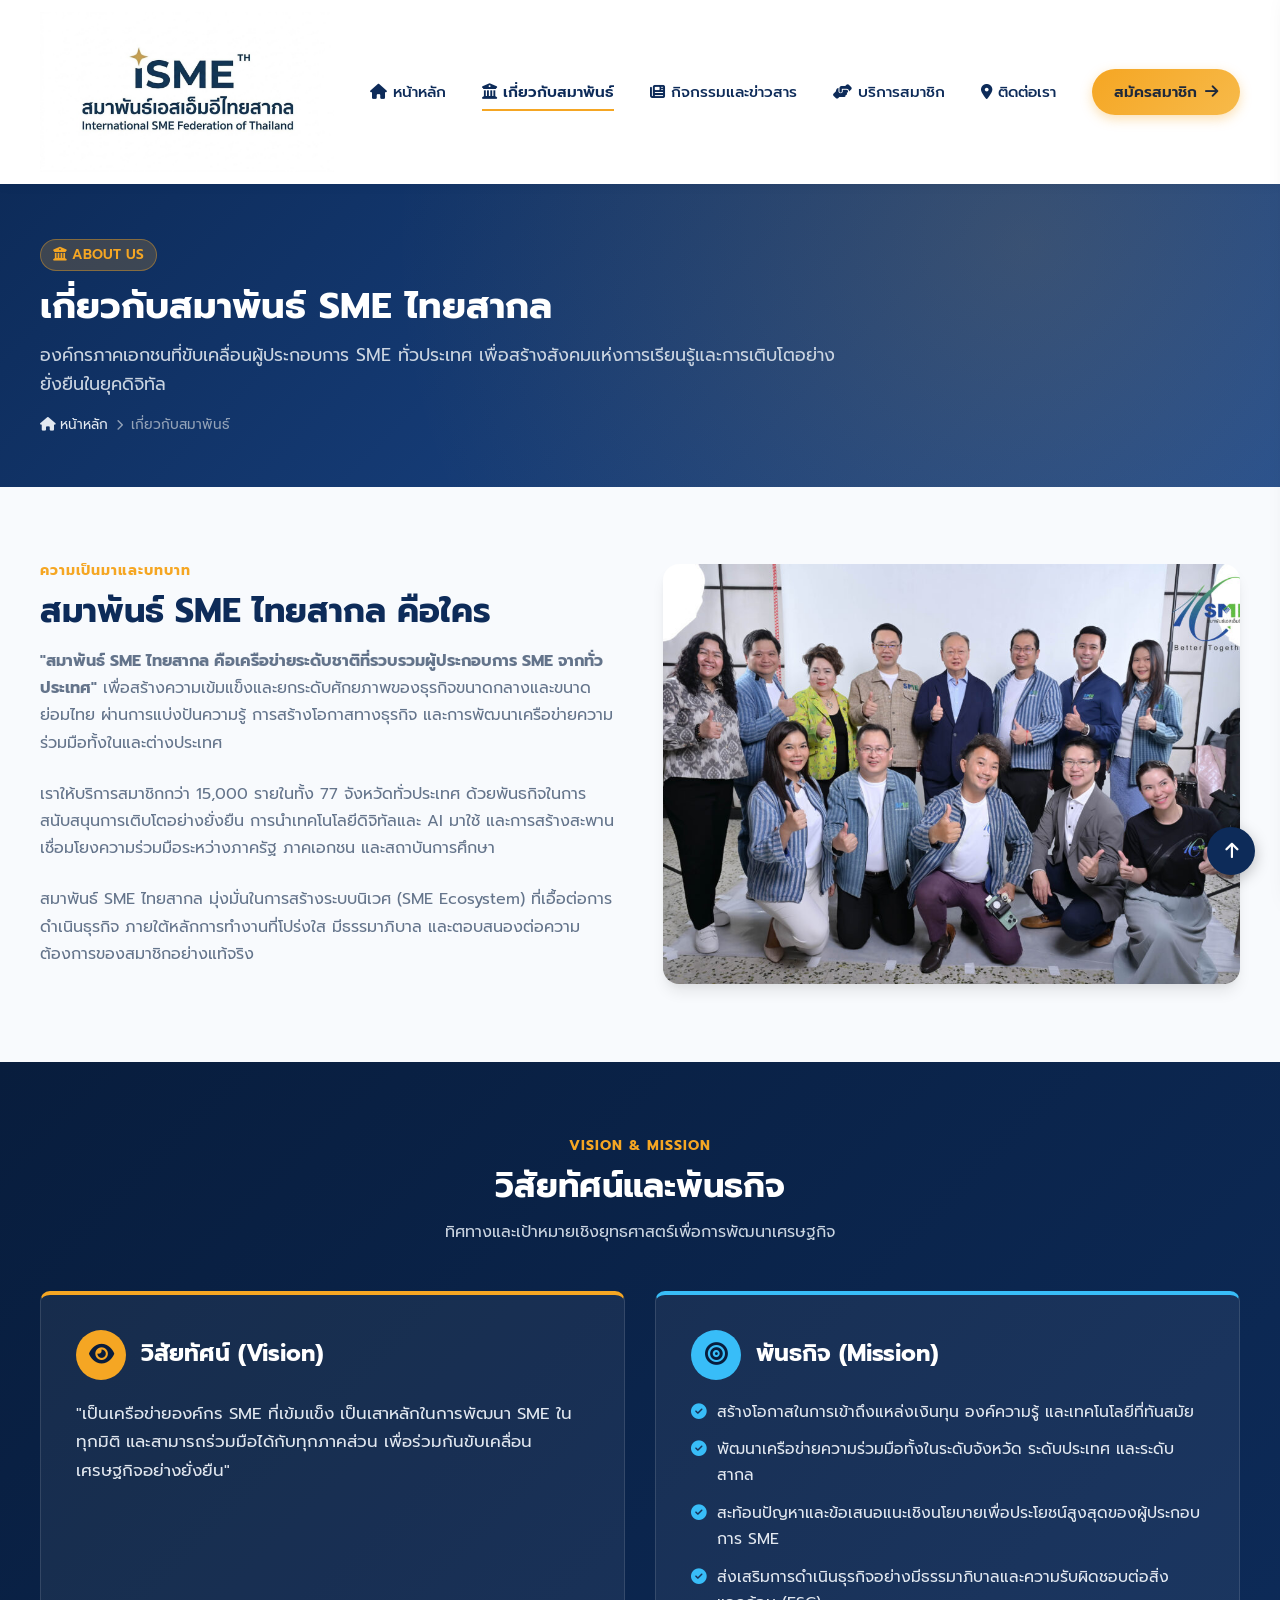
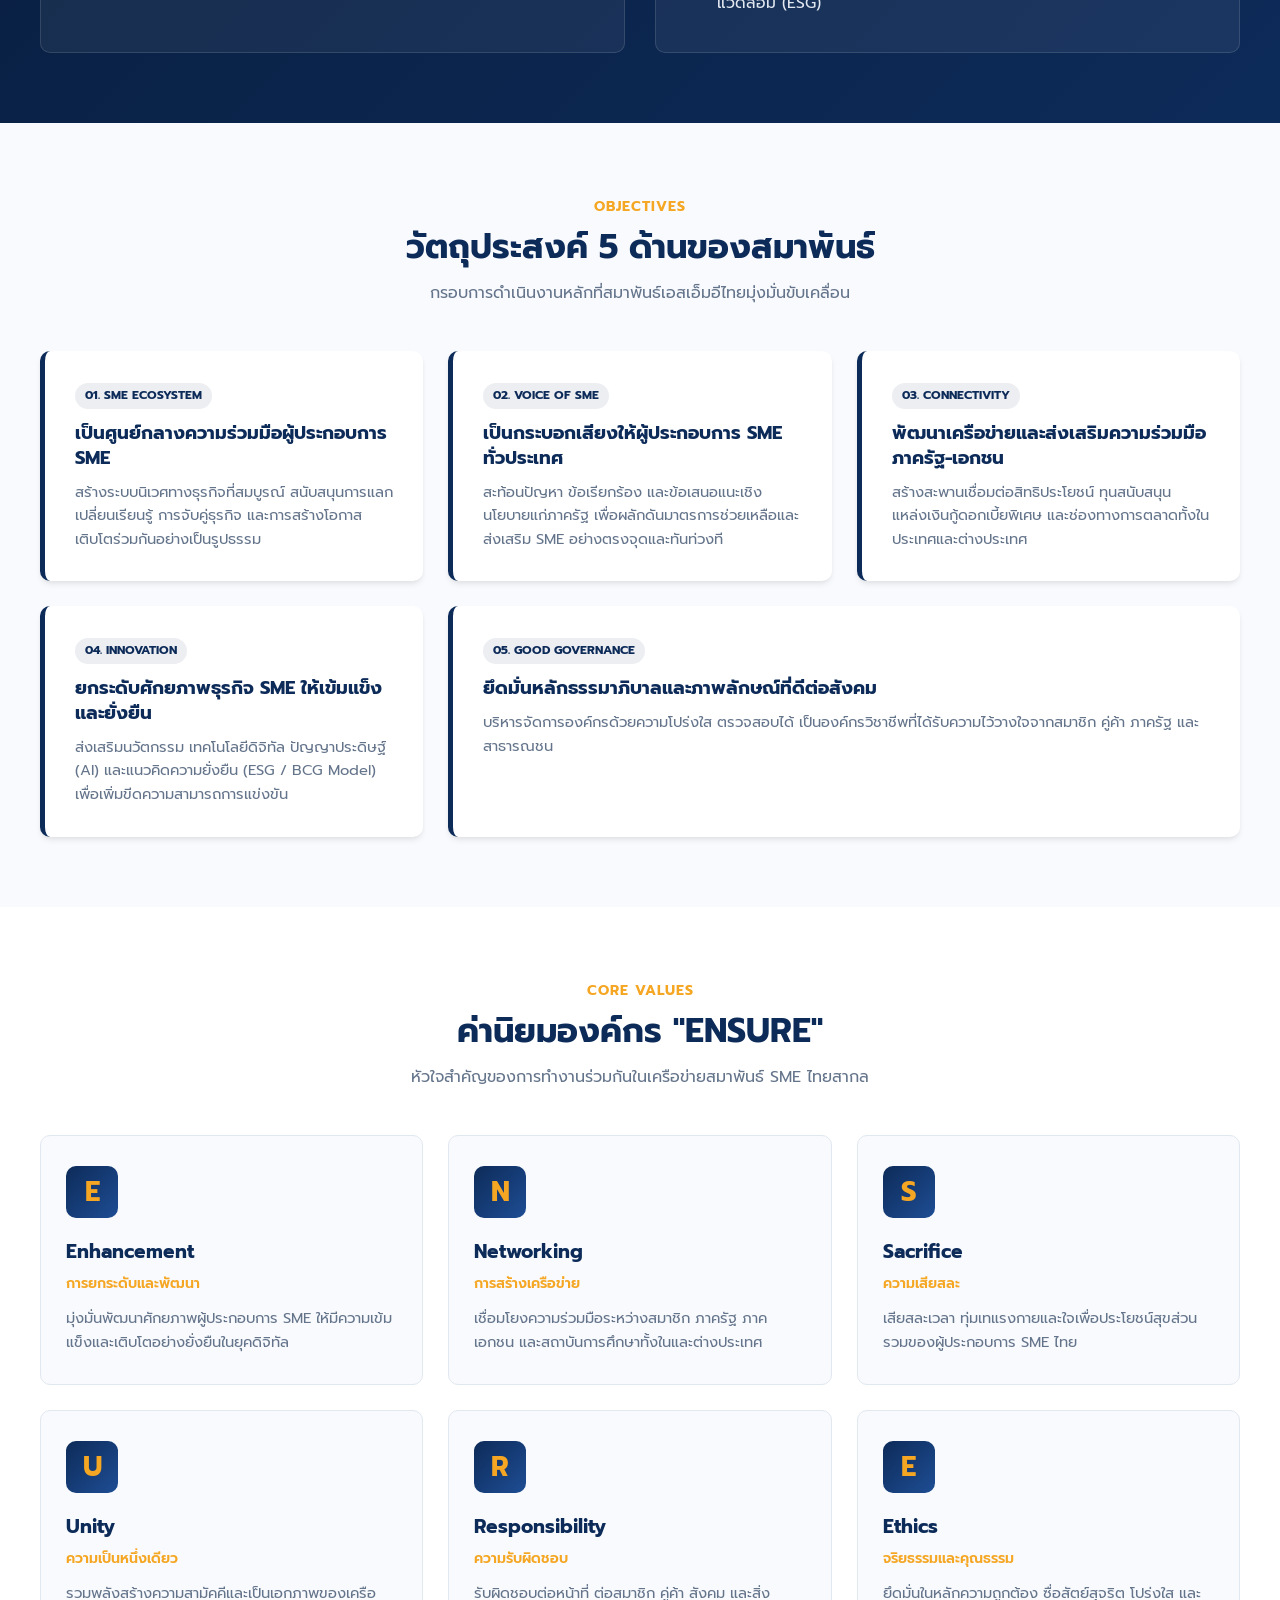
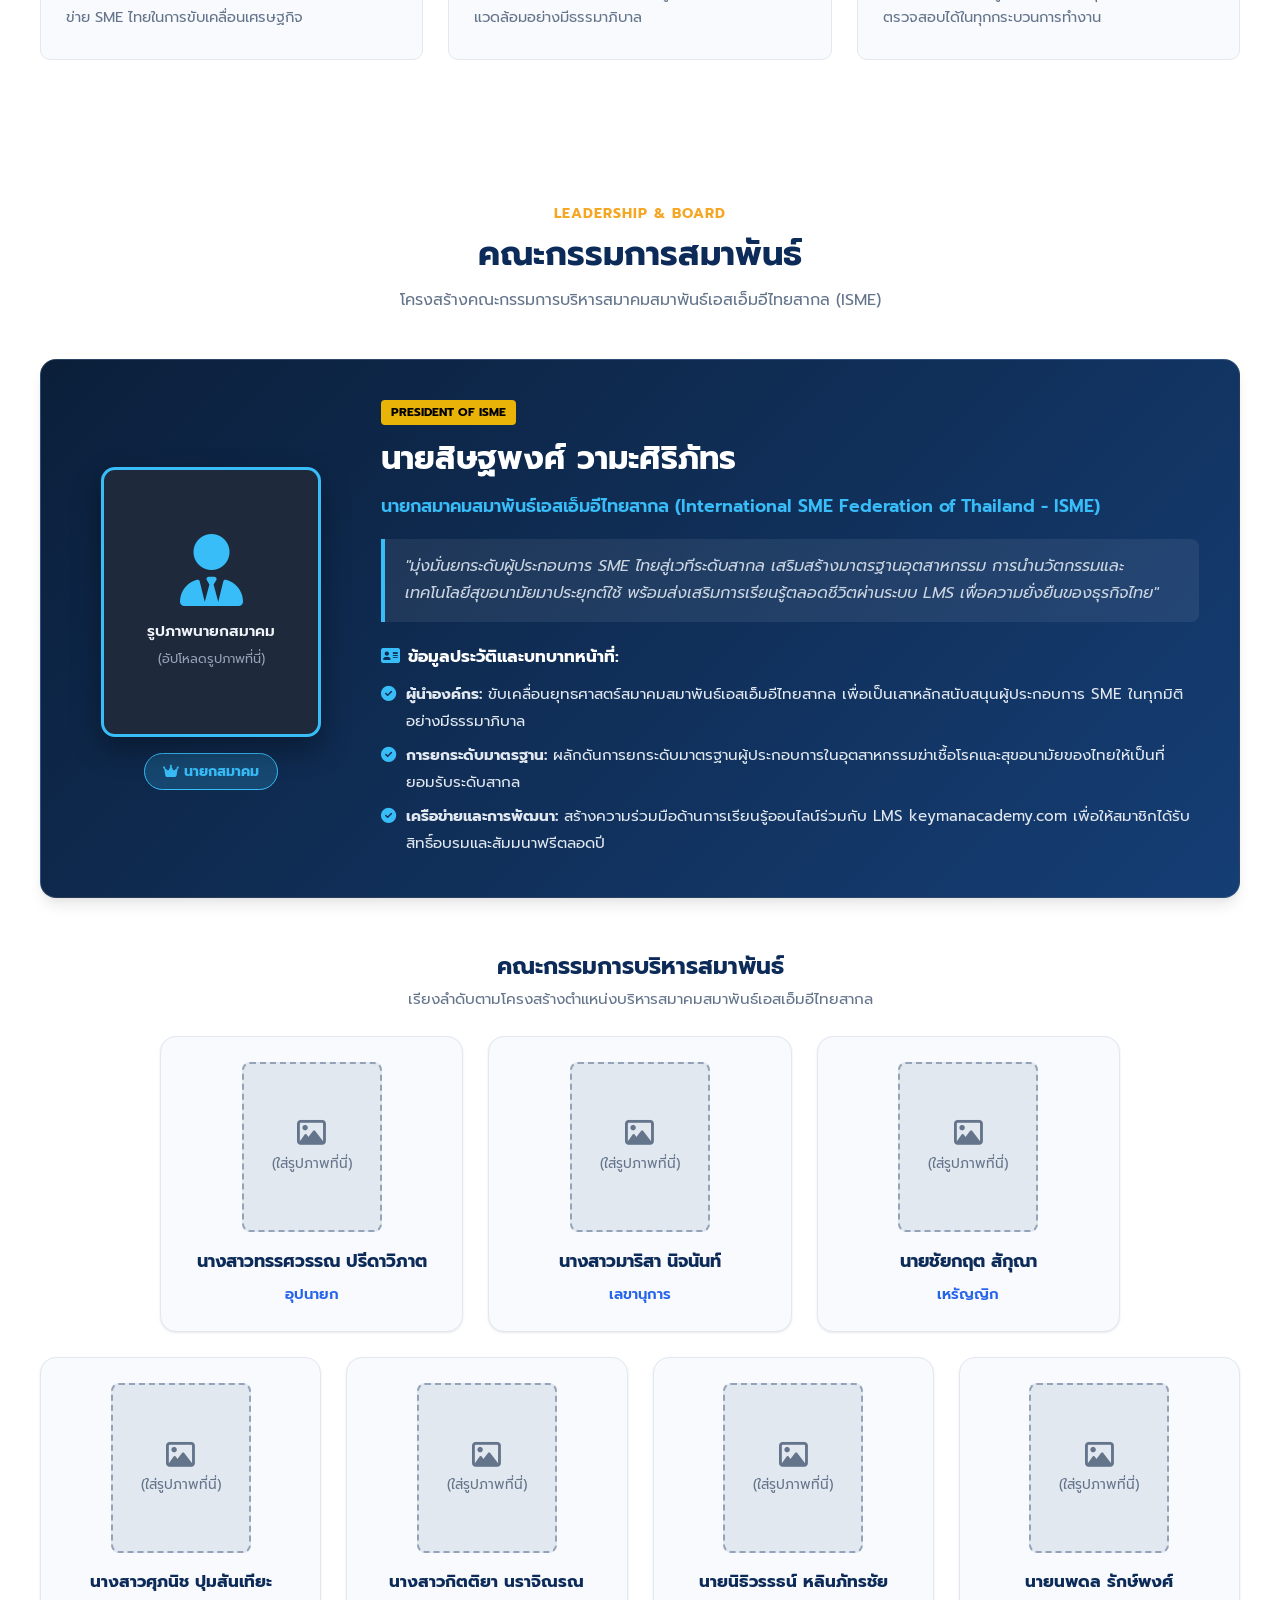
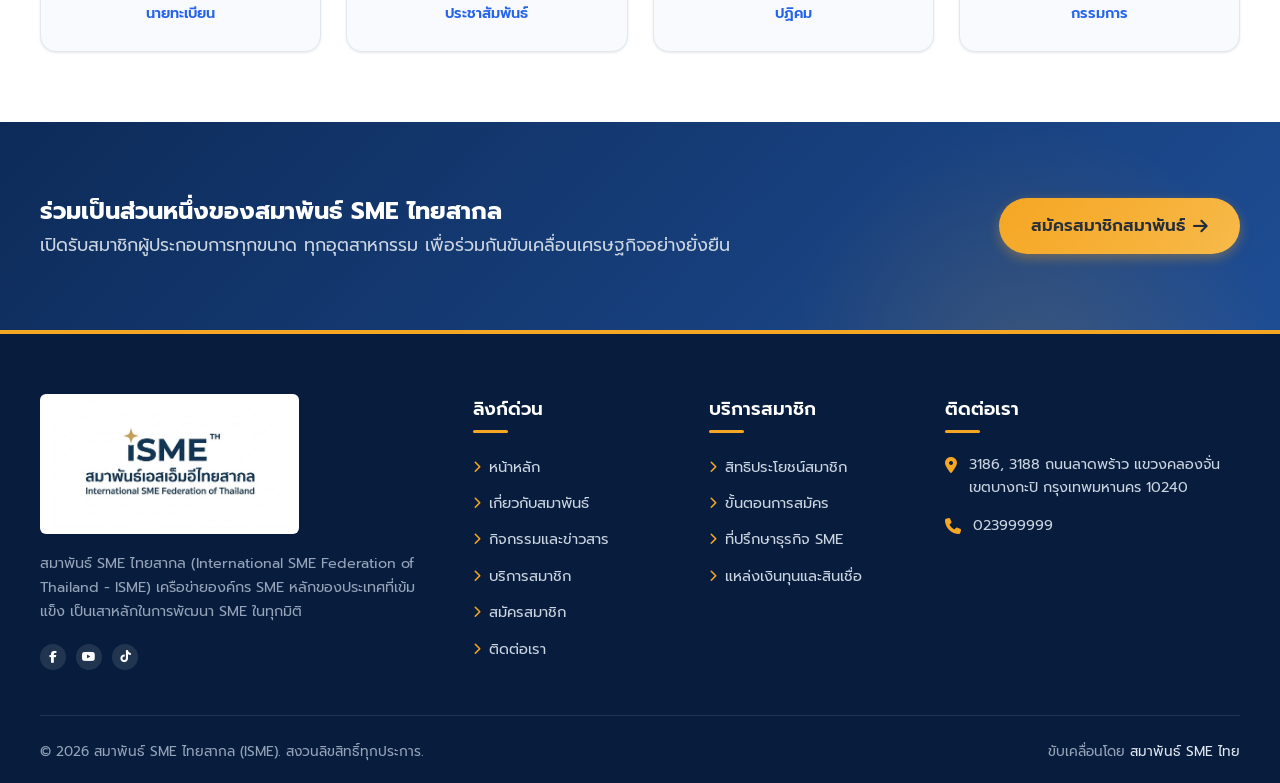
==== about.html @ f8d628ab "Initial commit: เว็บไซต์สมาพันธ์ SME ไทยสากล (ISME)" ====
<!DOCTYPE html>
<!-- ==============================================================================
     [ ไฟล์หน้าเกี่ยวกับสมาพันธ์: about.html ]
     ชื่อหน้า: เกี่ยวกับสมาพันธ์ (About Us)
     คำอธิบาย: ประวัติความเป็นมา วิสัยทัศน์ พันธกิจ วัตถุประสงค์ 5 ด้าน ค่านิยม ENSURE
              และคณะกรรมการบริหาร สมาพันธ์ SME ไทยสากล (ISME)
     ============================================================================== -->
<html lang="th">

<head>
  <meta charset="UTF-8">
  <meta name="viewport" content="width=device-width, initial-scale=1.0">
  <title>เกี่ยวกับสมาพันธ์ | สมาพันธ์ SME ไทยสากล - ISME</title>
  <meta name="description"
    content="ทำความรู้จักสมาพันธ์เอสเอ็มอีไทย วิสัยทัศน์ พันธกิจ ค่านิยม ENSURE และวัตถุประสงค์ในการขับเคลื่อนผู้ประกอบการ SME ทั่วประเทศ">
  <link rel="icon" type="image/jpeg" href="assets/images/logo.jpg">

  <!-- Font Awesome Icons -->
  <link rel="stylesheet" href="https://cdnjs.cloudflare.com/ajax/libs/font-awesome/6.5.1/css/all.min.css">

  <!-- Main Stylesheet -->
  <link rel="stylesheet" href="assets/css/style.css">
</head>

<body>

  <!-- Main Navigation Header -->
  <header class="main-header">
    <div class="container">
      <nav class="navbar">
        <a href="index.html" class="brand-logo" title="สมาพันธ์ SME ไทยสากล">
          <img src="assets/images/logo.jpg" alt="ISME สมาพันธ์ SME ไทยสากล">
        </a>

        <ul class="nav-menu">
          <li><a href="index.html" class="nav-link"><i class="fa-solid fa-house"></i> หน้าหลัก</a></li>
          <li><a href="about.html" class="nav-link active"><i class="fa-solid fa-building-columns"></i>
              เกี่ยวกับสมาพันธ์</a></li>
          <li><a href="news.html" class="nav-link"><i class="fa-solid fa-newspaper"></i> กิจกรรมและข่าวสาร</a></li>
          <li><a href="services.html" class="nav-link"><i class="fa-solid fa-handshake-angle"></i> บริการสมาชิก</a></li>
          <li><a href="contact.html" class="nav-link"><i class="fa-solid fa-location-dot"></i> ติดต่อเรา</a></li>
        </ul>

        <div class="nav-actions">
          <a href="register.html" class="btn-primary">
            <span>สมัครสมาชิก</span>
            <i class="fa-solid fa-arrow-right"></i>
          </a>
          <button class="mobile-toggle" id="mobileMenuToggle" aria-label="เปิดเมนู">
            <i class="fa-solid fa-bars"></i>
          </button>
        </div>
      </nav>
    </div>
  </header>

  <!-- Mobile Drawer Menu -->
  <div class="mobile-menu-overlay" id="mobileOverlay"></div>
  <aside class="mobile-menu-drawer" id="mobileDrawer">
    <div class="drawer-header">
      <img src="assets/images/logo.jpg" alt="Logo" style="height: 44px;">
      <button class="drawer-close" id="mobileMenuClose"><i class="fa-solid fa-xmark"></i></button>
    </div>
    <ul class="drawer-nav">
      <li><a href="index.html" class="nav-link"><i class="fa-solid fa-house"></i> หน้าหลัก</a></li>
      <li><a href="about.html" class="nav-link active"><i class="fa-solid fa-building-columns"></i>
          เกี่ยวกับสมาพันธ์</a></li>
      <li><a href="news.html" class="nav-link"><i class="fa-solid fa-newspaper"></i> กิจกรรมและข่าวประชาสัมพันธ์</a>
      </li>
      <li><a href="services.html" class="nav-link"><i class="fa-solid fa-handshake-angle"></i>
          บริการสำหรับสมัครสมาชิก</a></li>
      <li><a href="contact.html" class="nav-link"><i class="fa-solid fa-location-dot"></i> ติดต่อเรา</a></li>
    </ul>
    <div class="drawer-footer">
      <a href="register.html" class="btn-primary" style="width: 100%; justify-content: center;">
        <span>สมัครสมาชิกสมาพันธ์</span>
        <i class="fa-solid fa-user-plus"></i>
      </a>
    </div>
  </aside>

  <!-- Inner Page Hero -->
  <section class="inner-page-hero">
    <div class="container">
      <div class="inner-hero-content">
        <span class="inner-hero-tag"><i class="fa-solid fa-building-columns"></i> ABOUT US</span>
        <h1 class="inner-hero-title">เกี่ยวกับสมาพันธ์ SME ไทยสากล</h1>
        <p class="inner-hero-subtitle">องค์กรภาคเอกชนที่ขับเคลื่อนผู้ประกอบการ SME ทั่วประเทศ
          เพื่อสร้างสังคมแห่งการเรียนรู้และการเติบโตอย่างยั่งยืนในยุคดิจิทัล</p>
        <div class="inner-breadcrumb">
          <a href="index.html"><i class="fa-solid fa-house"></i> หน้าหลัก</a>
          <i class="fa-solid fa-chevron-right" style="font-size: 0.7rem;"></i>
          <span>เกี่ยวกับสมาพันธ์</span>
        </div>
      </div>
    </div>
  </section>

  <!-- History & Who We Are -->
  <section class="section-padding">
    <div class="container">
      <div class="about-grid">
        <div class="about-content-box">
          <span class="section-tag">ความเป็นมาและบทบาท</span>
          <h2 class="section-title">สมาพันธ์ SME ไทยสากล คือใคร</h2>
          <p class="about-text">
            <strong>"สมาพันธ์ SME ไทยสากล คือเครือข่ายระดับชาติที่รวบรวมผู้ประกอบการ SME จากทั่วประเทศ"</strong>
            เพื่อสร้างความเข้มแข็งและยกระดับศักยภาพของธุรกิจขนาดกลางและขนาดย่อมไทย ผ่านการแบ่งปันความรู้
            การสร้างโอกาสทางธุรกิจ และการพัฒนาเครือข่ายความร่วมมือทั้งในและต่างประเทศ
          </p>
          <p class="about-text">
            เราให้บริการสมาชิกกว่า 15,000 รายในทั้ง 77 จังหวัดทั่วประเทศ ด้วยพันธกิจในการสนับสนุนการเติบโตอย่างยั่งยืน
            การนำเทคโนโลยีดิจิทัลและ AI มาใช้ และการสร้างสะพานเชื่อมโยงความร่วมมือระหว่างภาครัฐ ภาคเอกชน
            และสถาบันการศึกษา
          </p>
          <p class="about-text">
            สมาพันธ์ SME ไทยสากล มุ่งมั่นในการสร้างระบบนิเวศ (SME Ecosystem) ที่เอื้อต่อการดำเนินธุรกิจ
            ภายใต้หลักการทำงานที่โปร่งใส มีธรรมาภิบาล และตอบสนองต่อความต้องการของสมาชิกอย่างแท้จริง
          </p>
        </div>

        <div class="about-img-box">
          <img src="assets/images/about-intro.jpg" alt="เครือข่ายสมาพันธ์ SME ไทย">
        </div>
      </div>
    </div>
  </section>

  <!-- Vision & Mission Banner -->
  <section class="section-padding" style="background: var(--grad-navy-dark); color: #ffffff;">
    <div class="container">
      <div class="section-header">
        <span class="section-tag" style="color: var(--accent);">VISION & MISSION</span>
        <h2 class="section-title" style="color: #ffffff;">วิสัยทัศน์และพันธกิจ</h2>
        <p class="section-desc" style="color: #cbd5e1;">ทิศทางและเป้าหมายเชิงยุทธศาสตร์เพื่อการพัฒนาเศรษฐกิจ
        </p>
      </div>

      <div style="display: grid; grid-template-columns: 1fr 1fr; gap: 30px;">
        <!-- Vision -->
        <div
          style="background: rgba(255, 255, 255, 0.06); border: 1px solid rgba(255, 255, 255, 0.12); padding: 35px; border-radius: var(--radius-md); border-top: 4px solid var(--accent);">
          <div style="display: flex; align-items: center; gap: 15px; margin-bottom: 20px;">
            <div
              style="width: 50px; height: 50px; border-radius: 50%; background: var(--accent); color: var(--primary-dark); display: flex; align-items: center; justify-content: center; font-size: 1.4rem;">
              <i class="fa-solid fa-eye"></i>
            </div>
            <h3 style="font-size: 1.45rem; font-weight: 700; color: #ffffff;">วิสัยทัศน์ (Vision)</h3>
          </div>
          <p style="font-size: 1.05rem; line-height: 1.7; color: #e2e8f0;">
            "เป็นเครือข่ายองค์กร SME ที่เข้มแข็ง เป็นเสาหลักในการพัฒนา SME ในทุกมิติ
            และสามารถร่วมมือได้กับทุกภาคส่วน เพื่อร่วมกันขับเคลื่อนเศรษฐกิจอย่างยั่งยืน"
          </p>
        </div>

        <!-- Mission -->
        <div
          style="background: rgba(255, 255, 255, 0.06); border: 1px solid rgba(255, 255, 255, 0.12); padding: 35px; border-radius: var(--radius-md); border-top: 4px solid #38bdf8;">
          <div style="display: flex; align-items: center; gap: 15px; margin-bottom: 20px;">
            <div
              style="width: 50px; height: 50px; border-radius: 50%; background: #38bdf8; color: var(--primary-dark); display: flex; align-items: center; justify-content: center; font-size: 1.4rem;">
              <i class="fa-solid fa-bullseye"></i>
            </div>
            <h3 style="font-size: 1.45rem; font-weight: 700; color: #ffffff;">พันธกิจ (Mission)</h3>
          </div>
          <ul style="display: flex; flex-direction: column; gap: 12px; color: #e2e8f0; font-size: 0.98rem;">
            <li style="display: flex; align-items: flex-start; gap: 10px;">
              <i class="fa-solid fa-circle-check" style="color: #38bdf8; margin-top: 4px;"></i>
              <span>สร้างโอกาสในการเข้าถึงแหล่งเงินทุน องค์ความรู้ และเทคโนโลยีที่ทันสมัย</span>
            </li>
            <li style="display: flex; align-items: flex-start; gap: 10px;">
              <i class="fa-solid fa-circle-check" style="color: #38bdf8; margin-top: 4px;"></i>
              <span>พัฒนาเครือข่ายความร่วมมือทั้งในระดับจังหวัด ระดับประเทศ และระดับสากล</span>
            </li>
            <li style="display: flex; align-items: flex-start; gap: 10px;">
              <i class="fa-solid fa-circle-check" style="color: #38bdf8; margin-top: 4px;"></i>
              <span>สะท้อนปัญหาและข้อเสนอแนะเชิงนโยบายเพื่อประโยชน์สูงสุดของผู้ประกอบการ SME</span>
            </li>
            <li style="display: flex; align-items: flex-start; gap: 10px;">
              <i class="fa-solid fa-circle-check" style="color: #38bdf8; margin-top: 4px;"></i>
              <span>ส่งเสริมการดำเนินธุรกิจอย่างมีธรรมาภิบาลและความรับผิดชอบต่อสิ่งแวดล้อม (ESG)</span>
            </li>
          </ul>
        </div>
      </div>
    </div>
  </section>

  <!-- 5 Objectives Section -->
  <section class="section-padding">
    <div class="container">
      <div class="section-header">
        <span class="section-tag">OBJECTIVES</span>
        <h2 class="section-title">วัตถุประสงค์ 5 ด้านของสมาพันธ์</h2>
        <p class="section-desc">กรอบการดำเนินงานหลักที่สมาพันธ์เอสเอ็มอีไทยมุ่งมั่นขับเคลื่อน</p>
      </div>

      <div class="objectives-grid">
        <div class="objective-card">
          <span class="objective-badge">01. SME Ecosystem</span>
          <h3 class="objective-title">เป็นศูนย์กลางความร่วมมือผู้ประกอบการ SME</h3>
          <p class="objective-desc">สร้างระบบนิเวศทางธุรกิจที่สมบูรณ์ สนับสนุนการแลกเปลี่ยนเรียนรู้ การจับคู่ธุรกิจ
            และการสร้างโอกาสเติบโตร่วมกันอย่างเป็นรูปธรรม</p>
        </div>

        <div class="objective-card">
          <span class="objective-badge">02. Voice of SME</span>
          <h3 class="objective-title">เป็นกระบอกเสียงให้ผู้ประกอบการ SME ทั่วประเทศ</h3>
          <p class="objective-desc">สะท้อนปัญหา ข้อเรียกร้อง และข้อเสนอแนะเชิงนโยบายแก่ภาครัฐ
            เพื่อผลักดันมาตรการช่วยเหลือและส่งเสริม SME อย่างตรงจุดและทันท่วงที</p>
        </div>

        <div class="objective-card">
          <span class="objective-badge">03. Connectivity</span>
          <h3 class="objective-title">พัฒนาเครือข่ายและส่งเสริมความร่วมมือภาครัฐ-เอกชน</h3>
          <p class="objective-desc">สร้างสะพานเชื่อมต่อสิทธิประโยชน์ ทุนสนับสนุน แหล่งเงินกู้ดอกเบี้ยพิเศษ
            และช่องทางการตลาดทั้งในประเทศและต่างประเทศ</p>
        </div>

        <div class="objective-card">
          <span class="objective-badge">04. Innovation</span>
          <h3 class="objective-title">ยกระดับศักยภาพธุรกิจ SME ให้เข้มแข็งและยั่งยืน</h3>
          <p class="objective-desc">ส่งเสริมนวัตกรรม เทคโนโลยีดิจิทัล ปัญญาประดิษฐ์ (AI) และแนวคิดความยั่งยืน (ESG / BCG
            Model) เพื่อเพิ่มขีดความสามารถการแข่งขัน</p>
        </div>

        <div class="objective-card" style="grid-column: span 2;">
          <span class="objective-badge">05. Good Governance</span>
          <h3 class="objective-title">ยึดมั่นหลักธรรมาภิบาลและภาพลักษณ์ที่ดีต่อสังคม</h3>
          <p class="objective-desc">บริหารจัดการองค์กรด้วยความโปร่งใส ตรวจสอบได้
            เป็นองค์กรวิชาชีพที่ได้รับความไว้วางใจจากสมาชิก คู่ค้า ภาครัฐ และสาธารณชน</p>
        </div>
      </div>
    </div>
  </section>

  <!-- ENSURE Values Section -->
  <section class="section-padding ensure-section" style="background: #ffffff;">
    <div class="container">
      <div class="section-header">
        <span class="section-tag">CORE VALUES</span>
        <h2 class="section-title">ค่านิยมองค์กร "ENSURE"</h2>
        <p class="section-desc">หัวใจสำคัญของการทำงานร่วมกันในเครือข่ายสมาพันธ์ SME ไทยสากล</p>
      </div>

      <div class="ensure-grid">
        <div class="ensure-card">
          <div class="ensure-letter-badge">E</div>
          <h3 class="ensure-title">Enhancement</h3>
          <div class="ensure-subtitle">การยกระดับและพัฒนา</div>
          <p class="ensure-desc">มุ่งมั่นพัฒนาศักยภาพผู้ประกอบการ SME ให้มีความเข้มแข็งและเติบโตอย่างยั่งยืนในยุคดิจิทัล
          </p>
        </div>

        <div class="ensure-card">
          <div class="ensure-letter-badge">N</div>
          <h3 class="ensure-title">Networking</h3>
          <div class="ensure-subtitle">การสร้างเครือข่าย</div>
          <p class="ensure-desc">เชื่อมโยงความร่วมมือระหว่างสมาชิก ภาครัฐ ภาคเอกชน และสถาบันการศึกษาทั้งในและต่างประเทศ
          </p>
        </div>

        <div class="ensure-card">
          <div class="ensure-letter-badge">S</div>
          <h3 class="ensure-title">Sacrifice</h3>
          <div class="ensure-subtitle">ความเสียสละ</div>
          <p class="ensure-desc">เสียสละเวลา ทุ่มเทแรงกายและใจเพื่อประโยชน์สุขส่วนรวมของผู้ประกอบการ SME ไทย</p>
        </div>

        <div class="ensure-card">
          <div class="ensure-letter-badge">U</div>
          <h3 class="ensure-title">Unity</h3>
          <div class="ensure-subtitle">ความเป็นหนึ่งเดียว</div>
          <p class="ensure-desc">รวมพลังสร้างความสามัคคีและเป็นเอกภาพของเครือข่าย SME ไทยในการขับเคลื่อนเศรษฐกิจ</p>
        </div>

        <div class="ensure-card">
          <div class="ensure-letter-badge">R</div>
          <h3 class="ensure-title">Responsibility</h3>
          <div class="ensure-subtitle">ความรับผิดชอบ</div>
          <p class="ensure-desc">รับผิดชอบต่อหน้าที่ ต่อสมาชิก คู่ค้า สังคม และสิ่งแวดล้อมอย่างมีธรรมาภิบาล</p>
        </div>

        <div class="ensure-card">
          <div class="ensure-letter-badge">E</div>
          <h3 class="ensure-title">Ethics</h3>
          <div class="ensure-subtitle">จริยธรรมและคุณธรรม</div>
          <p class="ensure-desc">ยึดมั่นในหลักความถูกต้อง ซื่อสัตย์สุจริต โปร่งใส และตรวจสอบได้ในทุกกระบวนการทำงาน</p>
        </div>
      </div>
    </div>
  </section>

  <!-- Board Members Section -->
  <section class="section-padding" style="background: #ffffff;">
    <div class="container">
      <div class="section-header">
        <span class="section-tag">LEADERSHIP & BOARD</span>
        <h2 class="section-title">คณะกรรมการสมาพันธ์</h2>
        <p class="section-desc">โครงสร้างคณะกรรมการบริหารสมาคมสมาพันธ์เอสเอ็มอีไทยสากล (ISME)</p>
      </div>

      <!-- President Featured Card (นายกสมาพันธ์ ไว้บนสุดพร้อมรูปและประวัติ) -->
      <div class="president-feature-card" style="background: linear-gradient(135deg, #0b1f3a 0%, #153e75 100%); border-radius: var(--radius-lg); padding: 40px; color: #ffffff; margin-bottom: 50px; box-shadow: var(--shadow-lg); border: 1px solid rgba(255,255,255,0.12); display: flex; flex-wrap: wrap; gap: 40px; align-items: center;">
        <div style="flex: 0 0 260px; text-align: center; margin: 0 auto;">
          <div style="width: 220px; height: 270px; margin: 0 auto; background: #1e293b; border: 3px solid #38bdf8; border-radius: 14px; display: flex; flex-direction: column; align-items: center; justify-content: center; color: #94a3b8; font-size: 0.95rem; overflow: hidden; position: relative; box-shadow: 0 12px 28px rgba(0,0,0,0.35);">
            <i class="fa-solid fa-user-tie" style="font-size: 4.5rem; color: #38bdf8; margin-bottom: 12px;"></i>
            <span style="color: #f1f5f9; font-weight: 600;">รูปภาพนายกสมาคม</span>
            <span style="font-size: 0.8rem; color: #94a3b8; margin-top: 4px;">(อัปโหลดรูปภาพที่นี่)</span>
          </div>
          <div style="margin-top: 16px; display: inline-block; background: rgba(56, 189, 248, 0.2); border: 1px solid #38bdf8; color: #38bdf8; padding: 6px 18px; border-radius: 20px; font-size: 0.88rem; font-weight: 700;">
            <i class="fa-solid fa-crown"></i> นายกสมาคม
          </div>
        </div>
        
        <div style="flex: 1 1 400px;">
          <div style="display: flex; align-items: center; gap: 10px; margin-bottom: 8px;">
            <span style="background: #eab308; color: #000; font-size: 0.75rem; font-weight: 700; padding: 3px 10px; border-radius: 4px; text-transform: uppercase;">President of ISME</span>
          </div>
          <h3 style="font-size: 2rem; font-weight: 700; color: #ffffff; margin-bottom: 6px;">นายสิษฐพงศ์ วามะศิริภัทร</h3>
          <div style="font-size: 1.1rem; color: #38bdf8; font-weight: 600; margin-bottom: 18px;">
            นายกสมาคมสมาพันธ์เอสเอ็มอีไทยสากล (International SME Federation of Thailand - ISME)
          </div>
          
          <div style="background: rgba(255, 255, 255, 0.07); border-left: 4px solid #38bdf8; padding: 14px 20px; border-radius: 0 8px 8px 0; margin-bottom: 20px; font-style: italic; color: #cbd5e1; line-height: 1.7;">
            "มุ่งมั่นยกระดับผู้ประกอบการ SME ไทยสู่เวทีระดับสากล เสริมสร้างมาตรฐานอุตสาหกรรม การนำนวัตกรรมและเทคโนโลยีสุขอนามัยมาประยุกต์ใช้ พร้อมส่งเสริมการเรียนรู้ตลอดชีวิตผ่านระบบ LMS เพื่อความยั่งยืนของธุรกิจไทย"
          </div>
          
          <div style="color: #e2e8f0; line-height: 1.75; font-size: 0.95rem;">
            <h4 style="color: #ffffff; font-size: 1.05rem; font-weight: 700; margin-bottom: 10px; display: flex; align-items: center; gap: 8px;">
              <i class="fa-solid fa-address-card" style="color: #38bdf8;"></i> ข้อมูลประวัติและบทบาทหน้าที่:
            </h4>
            <ul style="list-style: none; padding: 0; margin: 0; display: flex; flex-direction: column; gap: 8px;">
              <li style="display: flex; align-items: flex-start; gap: 10px;">
                <i class="fa-solid fa-circle-check" style="color: #38bdf8; margin-top: 5px;"></i>
                <span><strong>ผู้นำองค์กร:</strong> ขับเคลื่อนยุทธศาสตร์สมาคมสมาพันธ์เอสเอ็มอีไทยสากล เพื่อเป็นเสาหลักสนับสนุนผู้ประกอบการ SME ในทุกมิติอย่างมีธรรมาภิบาล</span>
              </li>
              <li style="display: flex; align-items: flex-start; gap: 10px;">
                <i class="fa-solid fa-circle-check" style="color: #38bdf8; margin-top: 5px;"></i>
                <span><strong>การยกระดับมาตรฐาน:</strong> ผลักดันการยกระดับมาตรฐานผู้ประกอบการในอุตสาหกรรมฆ่าเชื้อโรคและสุขอนามัยของไทยให้เป็นที่ยอมรับระดับสากล</span>
              </li>
              <li style="display: flex; align-items: flex-start; gap: 10px;">
                <i class="fa-solid fa-circle-check" style="color: #38bdf8; margin-top: 5px;"></i>
                <span><strong>เครือข่ายและการพัฒนา:</strong> สร้างความร่วมมือด้านการเรียนรู้ออนไลน์ร่วมกับ LMS keymanacademy.com เพื่อให้สมาชิกได้รับสิทธิ์อบรมและสัมมนาฟรีตลอดปี</span>
              </li>
            </ul>
          </div>
        </div>
      </div>

      <!-- Committee Header -->
      <div style="margin-bottom: 25px; text-align: center;">
        <h3 style="font-size: 1.45rem; font-weight: 700; color: var(--primary);">คณะกรรมการบริหารสมาพันธ์</h3>
        <p style="font-size: 0.95rem; color: var(--text-muted);">เรียงลำดับตามโครงสร้างตำแหน่งบริหารสมาคมสมาพันธ์เอสเอ็มอีไทยสากล</p>
      </div>

      <!-- Committee Grid (Row 1: 3 Members, Row 2: 4 Members, No Order Numbers) -->
      <!-- Row 1: 3 Members -->
      <div
        style="display: grid; grid-template-columns: repeat(auto-fit, minmax(240px, 1fr)); gap: 25px; text-align: center; margin-bottom: 25px; max-width: 960px; margin-left: auto; margin-right: auto;">
        <!-- 1. อุปนายก -->
        <div
          style="background: #f8fafd; border-radius: var(--radius-lg); padding: 25px; box-shadow: var(--shadow-sm); border: 1px solid var(--border-color); transition: transform 0.2s;" onmouseover="this.style.transform='translateY(-4px)'" onmouseout="this.style.transform='none'">
          <div
            style="width: 140px; height: 170px; margin: 0 auto 15px auto; background: #e2e8f0; border: 2px dashed #94a3b8; border-radius: 8px; display: flex; flex-direction: column; align-items: center; justify-content: center; color: #64748b; font-size: 0.85rem;">
            <i class="fa-regular fa-image" style="font-size: 1.8rem; margin-bottom: 6px;"></i>
            <span>(ใส่รูปภาพที่นี่)</span>
          </div>
          <h4 style="font-size: 1.1rem; font-weight: 700; color: var(--primary); margin-bottom: 6px;">นางสาวทรรศวรรณ ปรีดาวิภาต</h4>
          <p style="font-size: 0.92rem; color: #2563eb; font-weight: 600;">อุปนายก</p>
        </div>

        <!-- 2. เลขานุการ -->
        <div
          style="background: #f8fafd; border-radius: var(--radius-lg); padding: 25px; box-shadow: var(--shadow-sm); border: 1px solid var(--border-color); transition: transform 0.2s;" onmouseover="this.style.transform='translateY(-4px)'" onmouseout="this.style.transform='none'">
          <div
            style="width: 140px; height: 170px; margin: 0 auto 15px auto; background: #e2e8f0; border: 2px dashed #94a3b8; border-radius: 8px; display: flex; flex-direction: column; align-items: center; justify-content: center; color: #64748b; font-size: 0.85rem;">
            <i class="fa-regular fa-image" style="font-size: 1.8rem; margin-bottom: 6px;"></i>
            <span>(ใส่รูปภาพที่นี่)</span>
          </div>
          <h4 style="font-size: 1.1rem; font-weight: 700; color: var(--primary); margin-bottom: 6px;">นางสาวมาริสา นิจนันท์</h4>
          <p style="font-size: 0.92rem; color: #2563eb; font-weight: 600;">เลขานุการ</p>
        </div>

        <!-- 3. เหรัญญิก -->
        <div
          style="background: #f8fafd; border-radius: var(--radius-lg); padding: 25px; box-shadow: var(--shadow-sm); border: 1px solid var(--border-color); transition: transform 0.2s;" onmouseover="this.style.transform='translateY(-4px)'" onmouseout="this.style.transform='none'">
          <div
            style="width: 140px; height: 170px; margin: 0 auto 15px auto; background: #e2e8f0; border: 2px dashed #94a3b8; border-radius: 8px; display: flex; flex-direction: column; align-items: center; justify-content: center; color: #64748b; font-size: 0.85rem;">
            <i class="fa-regular fa-image" style="font-size: 1.8rem; margin-bottom: 6px;"></i>
            <span>(ใส่รูปภาพที่นี่)</span>
          </div>
          <h4 style="font-size: 1.1rem; font-weight: 700; color: var(--primary); margin-bottom: 6px;">นายชัยกฤต สักุณา</h4>
          <p style="font-size: 0.92rem; color: #2563eb; font-weight: 600;">เหรัญญิก</p>
        </div>
      </div>

      <!-- Row 2: 4 Members -->
      <div
        style="display: grid; grid-template-columns: repeat(auto-fit, minmax(210px, 1fr)); gap: 25px; text-align: center;">
        <!-- 4. นายทะเบียน -->
        <div
          style="background: #f8fafd; border-radius: var(--radius-lg); padding: 25px; box-shadow: var(--shadow-sm); border: 1px solid var(--border-color); transition: transform 0.2s;" onmouseover="this.style.transform='translateY(-4px)'" onmouseout="this.style.transform='none'">
          <div
            style="width: 140px; height: 170px; margin: 0 auto 15px auto; background: #e2e8f0; border: 2px dashed #94a3b8; border-radius: 8px; display: flex; flex-direction: column; align-items: center; justify-content: center; color: #64748b; font-size: 0.85rem;">
            <i class="fa-regular fa-image" style="font-size: 1.8rem; margin-bottom: 6px;"></i>
            <span>(ใส่รูปภาพที่นี่)</span>
          </div>
          <h4 style="font-size: 1.05rem; font-weight: 700; color: var(--primary); margin-bottom: 6px;">นางสาวศุภนิช ปุมสันเทียะ</h4>
          <p style="font-size: 0.9rem; color: #2563eb; font-weight: 600;">นายทะเบียน</p>
        </div>

        <!-- 5. ประชาสัมพันธ์ -->
        <div
          style="background: #f8fafd; border-radius: var(--radius-lg); padding: 25px; box-shadow: var(--shadow-sm); border: 1px solid var(--border-color); transition: transform 0.2s;" onmouseover="this.style.transform='translateY(-4px)'" onmouseout="this.style.transform='none'">
          <div
            style="width: 140px; height: 170px; margin: 0 auto 15px auto; background: #e2e8f0; border: 2px dashed #94a3b8; border-radius: 8px; display: flex; flex-direction: column; align-items: center; justify-content: center; color: #64748b; font-size: 0.85rem;">
            <i class="fa-regular fa-image" style="font-size: 1.8rem; margin-bottom: 6px;"></i>
            <span>(ใส่รูปภาพที่นี่)</span>
          </div>
          <h4 style="font-size: 1.05rem; font-weight: 700; color: var(--primary); margin-bottom: 6px;">นางสาวกิตติยา นราจิณรณ</h4>
          <p style="font-size: 0.9rem; color: #2563eb; font-weight: 600;">ประชาสัมพันธ์</p>
        </div>

        <!-- 6. ปฏิคม -->
        <div
          style="background: #f8fafd; border-radius: var(--radius-lg); padding: 25px; box-shadow: var(--shadow-sm); border: 1px solid var(--border-color); transition: transform 0.2s;" onmouseover="this.style.transform='translateY(-4px)'" onmouseout="this.style.transform='none'">
          <div
            style="width: 140px; height: 170px; margin: 0 auto 15px auto; background: #e2e8f0; border: 2px dashed #94a3b8; border-radius: 8px; display: flex; flex-direction: column; align-items: center; justify-content: center; color: #64748b; font-size: 0.85rem;">
            <i class="fa-regular fa-image" style="font-size: 1.8rem; margin-bottom: 6px;"></i>
            <span>(ใส่รูปภาพที่นี่)</span>
          </div>
          <h4 style="font-size: 1.05rem; font-weight: 700; color: var(--primary); margin-bottom: 6px;">นายนิธิวรรธน์ หลินภัทรชัย</h4>
          <p style="font-size: 0.9rem; color: #2563eb; font-weight: 600;">ปฏิคม</p>
        </div>

        <!-- 7. กรรมการ -->
        <div
          style="background: #f8fafd; border-radius: var(--radius-lg); padding: 25px; box-shadow: var(--shadow-sm); border: 1px solid var(--border-color); transition: transform 0.2s;" onmouseover="this.style.transform='translateY(-4px)'" onmouseout="this.style.transform='none'">
          <div
            style="width: 140px; height: 170px; margin: 0 auto 15px auto; background: #e2e8f0; border: 2px dashed #94a3b8; border-radius: 8px; display: flex; flex-direction: column; align-items: center; justify-content: center; color: #64748b; font-size: 0.85rem;">
            <i class="fa-regular fa-image" style="font-size: 1.8rem; margin-bottom: 6px;"></i>
            <span>(ใส่รูปภาพที่นี่)</span>
          </div>
          <h4 style="font-size: 1.05rem; font-weight: 700; color: var(--primary); margin-bottom: 6px;">นายนพดล รักษ์พงศ์</h4>
          <p style="font-size: 0.9rem; color: #2563eb; font-weight: 600;">กรรมการ</p>
        </div>
      </div>
    </div>
  </section>

  <!-- Call to Action Banner -->

  <section class="cta-banner-section">
    <div class="container">
      <div class="cta-box">
        <div class="cta-content">
          <h1>ร่วมเป็นส่วนหนึ่งของสมาพันธ์ SME ไทยสากล</h1>
          <p>เปิดรับสมาชิกผู้ประกอบการทุกขนาด ทุกอุตสาหกรรม เพื่อร่วมกันขับเคลื่อนเศรษฐกิจอย่างยั่งยืน</p>
        </div>
        <div class="cta-actions">
          <a href="register.html" class="btn-primary" style="padding: 14px 32px; font-size: 1.05rem;">
            <span>สมัครสมาชิกสมาพันธ์</span>
            <i class="fa-solid fa-arrow-right"></i>
          </a>
        </div>
      </div>
    </div>
  </section>

  <!-- Footer -->
  <footer class="main-footer">
    <div class="container">
      <div class="footer-grid">
        <div class="footer-col-brand">
          <img src="assets/images/logo.jpg" alt="Logo">
          <p class="footer-desc">
            สมาพันธ์ SME ไทยสากล (International SME Federation of Thailand - ISME) เครือข่ายองค์กร SME
            หลักของประเทศที่เข้มแข็ง เป็นเสาหลักในการพัฒนา SME ในทุกมิติ
          </p>
          <div class="top-bar-social" style="justify-content: flex-start;">
            <a href="https://www.facebook.com/thaismefederation" target="_blank"><i
                class="fa-brands fa-facebook-f"></i></a>

            <a href="https://www.youtube.com/@smethai" target="_blank"><i class="fa-brands fa-youtube"></i></a>
            <a href="https://www.tiktok.com/@smethai" target="_blank"><i class="fa-brands fa-tiktok"></i></a>
          </div>
        </div>

        <div>
          <h4 class="footer-title">ลิงก์ด่วน</h4>
          <ul class="footer-links">
            <li><a href="index.html"><i class="fa-solid fa-chevron-right"></i> หน้าหลัก</a></li>
            <li><a href="about.html"><i class="fa-solid fa-chevron-right"></i> เกี่ยวกับสมาพันธ์</a></li>
            <li><a href="news.html"><i class="fa-solid fa-chevron-right"></i> กิจกรรมและข่าวสาร</a></li>
            <li><a href="services.html"><i class="fa-solid fa-chevron-right"></i> บริการสมาชิก</a></li>
            <li><a href="register.html"><i class="fa-solid fa-chevron-right"></i> สมัครสมาชิก</a></li>
            <li><a href="contact.html"><i class="fa-solid fa-chevron-right"></i> ติดต่อเรา</a></li>
          </ul>
        </div>

        <div>
          <h4 class="footer-title">บริการสมาชิก</h4>
          <ul class="footer-links">
            <li><a href="services.html"><i class="fa-solid fa-chevron-right"></i> สิทธิประโยชน์สมาชิก</a></li>
            <li><a href="services.html"><i class="fa-solid fa-chevron-right"></i> ขั้นตอนการสมัคร</a></li>
            <li><a href="services.html"><i class="fa-solid fa-chevron-right"></i> ที่ปรึกษาธุรกิจ SME</a></li>
            <li><a href="services.html"><i class="fa-solid fa-chevron-right"></i> แหล่งเงินทุนและสินเชื่อ</a></li>
          </ul>
        </div>

        <div>
          <h4 class="footer-title">ติดต่อเรา</h4>
          <div class="footer-contact-item">
            <i class="fa-solid fa-location-dot"></i>
            <span>3186, 3188 ถนนลาดพร้าว แขวงคลองจั่น เขตบางกะปิ กรุงเทพมหานคร 10240</span>
          </div>
          <div class="footer-contact-item">
            <i class="fa-solid fa-phone"></i>
            <span>023999999</span>
          </div>

        </div>
      </div>

      <div class="footer-bottom">
        <div>&copy; 2026 สมาพันธ์ SME ไทยสากล (ISME). สงวนลิขสิทธิ์ทุกประการ.</div>
        <div>ขับเคลื่อนโดย <a href="https://smethai.or.th/" target="_blank">สมาพันธ์ SME ไทย</a></div>
      </div>
    </div>
  </footer>

  <!-- Floating Action Buttons -->
  <div class="floating-actions">

    <button class="float-btn float-btn-top" id="backToTopBtn" title="กลับขึ้นด้านบน">
      <i class="fa-solid fa-arrow-up"></i>
    </button>
  </div>

  <script src="assets/js/database.js"></script>
  <script src="assets/js/main.js"></script>
</body>

</html>
---- assets/css/style.css ----
/* ==============================================================================
   SMETHAI (iSME TH) - OFFICIAL THEME STYLESHEET
   100% Faithful Clone of smethai.or.th with Modern UI/UX Enhancements
   ============================================================================== */

@import url('https://fonts.googleapis.com/css2?family=Prompt:ital,wght@0,300;0,400;0,500;0,600;0,700;1,400&family=Sarabun:ital,wght@0,300;0,400;0,500;0,600;0,700;1,400&display=swap');

:root {
  /* Brand Color Palette */
  --primary: #0d2b59;
  --primary-dark: #081d3d;
  --primary-light: #184282;
  --primary-rgb: 13, 43, 89;

  --accent: #f5a623;
  --accent-hover: #e09214;
  --accent-light: #fff8eb;
  --accent-rgb: 245, 166, 35;

  --secondary: #0ea5e9;
  --success: #10b981;
  --danger: #ef4444;

  /* Neutral Tones */
  --bg-body: #f8fafd;
  --bg-white: #ffffff;
  --bg-card: #ffffff;
  --text-main: #1e293b;
  --text-muted: #64748b;
  --text-light: #94a3b8;
  --border-color: #e2e8f0;
  --border-light: #f1f5f9;

  /* Gradients */
  --grad-navy: linear-gradient(135deg, #0d2b59 0%, #1e4d94 100%);
  --grad-navy-dark: linear-gradient(135deg, #081d3d 0%, #0d2b59 100%);
  --grad-gold: linear-gradient(135deg, #f5a623 0%, #f7ba4a 100%);
  --grad-hero-overlay: linear-gradient(90deg, rgba(8, 29, 61, 0.92) 0%, rgba(13, 43, 89, 0.75) 60%, rgba(13, 43, 89, 0.4) 100%);

  /* Shadows */
  --shadow-sm: 0 1px 3px rgba(0,0,0,0.06), 0 1px 2px rgba(0,0,0,0.04);
  --shadow-md: 0 4px 6px -1px rgba(0,0,0,0.08), 0 2px 4px -1px rgba(0,0,0,0.04);
  --shadow-lg: 0 10px 15px -3px rgba(0,0,0,0.09), 0 4px 6px -2px rgba(0,0,0,0.04);
  --shadow-xl: 0 20px 25px -5px rgba(0,0,0,0.1), 0 10px 10px -5px rgba(0,0,0,0.04);
  --shadow-card-hover: 0 14px 28px rgba(13, 43, 89, 0.12), 0 10px 10px rgba(13, 43, 89, 0.06);

  /* Typography */
  --font-prompt: 'Prompt', -apple-system, BlinkMacSystemFont, 'Segoe UI', Roboto, sans-serif;
  --font-sarabun: 'Sarabun', -apple-system, BlinkMacSystemFont, sans-serif;

  /* Radii & Transitions */
  --radius-sm: 6px;
  --radius-md: 10px;
  --radius-lg: 16px;
  --radius-full: 9999px;
  --transition: all 0.3s cubic-bezier(0.4, 0, 0.2, 1);
}

/* Base Reset */
*, *::before, *::after {
  box-sizing: border-box;
  margin: 0;
  padding: 0;
}

html {
  scroll-behavior: smooth;
  font-size: 16px;
}

body {
  font-family: var(--font-prompt);
  background-color: var(--bg-body);
  color: var(--text-main);
  line-height: 1.65;
  overflow-x: hidden;
  -webkit-font-smoothing: antialiased;
}

img {
  max-width: 100%;
  height: auto;
  display: block;
}

a {
  color: inherit;
  text-decoration: none;
  transition: var(--transition);
}

ul, ol {
  list-style: none;
}

button, input, textarea, select {
  font-family: inherit;
  outline: none;
  border: none;
}

.container {
  width: 100%;
  max-width: 1240px;
  margin: 0 auto;
  padding: 0 20px;
}

/* ==============================================================================
   PAGE HEADER / TOP NOTICE BAR
   ============================================================================== */
.page-identifier-badge {
  background: var(--primary-dark);
  color: #cbd5e1;
  font-size: 0.8rem;
  padding: 4px 12px;
  text-align: center;
  border-bottom: 1px solid rgba(255, 255, 255, 0.08);
}
.page-identifier-badge strong {
  color: var(--accent);
}

.top-bar {
  display: none;
  background-color: var(--primary-dark);
  color: #cbd5e1;
  font-size: 0.85rem;
  padding: 7px 0;
  border-bottom: 1px solid rgba(255, 255, 255, 0.1);
}

.top-bar .container {
  display: flex;
  justify-content: space-between;
  align-items: center;
  flex-wrap: wrap;
  gap: 10px;
}

.top-bar-contact {
  display: flex;
  align-items: center;
  gap: 20px;
}

.top-bar-item {
  display: flex;
  align-items: center;
  gap: 8px;
  color: #e2e8f0;
}

.top-bar-item i {
  color: var(--accent);
  font-size: 0.9rem;
}

.top-bar-item a:hover {
  color: var(--accent);
}

.top-bar-actions {
  display: flex;
  align-items: center;
  gap: 15px;
}

.top-bar-social {
  display: flex;
  align-items: center;
  gap: 10px;
}

.top-bar-social a {
  width: 26px;
  height: 26px;
  border-radius: 50%;
  background: rgba(255, 255, 255, 0.1);
  display: flex;
  align-items: center;
  justify-content: center;
  font-size: 0.75rem;
  color: #fff;
}

.top-bar-social a:hover {
  background: var(--accent);
  color: var(--primary-dark);
  transform: translateY(-2px);
}

/* ==============================================================================
   MAIN NAVBAR (HEADER)
   ============================================================================== */
.main-header {
  background: #ffffff;
  box-shadow: 0 2px 10px rgba(0, 0, 0, 0.06);
  position: sticky;
  top: 0;
  z-index: 1000;
  transition: var(--transition);
}

.main-header.scrolled {
  box-shadow: 0 4px 20px rgba(13, 43, 89, 0.12);
}

.navbar {
  display: flex;
  align-items: center;
  justify-content: space-between;
  padding: 12px 0;
  min-height: 80px;
}

.brand-logo {
  display: flex;
  align-items: center;
  gap: 15px;
  text-decoration: none;
}

.brand-logo img {
  height: 160px;
  width: auto;
  object-fit: contain;
  transition: var(--transition);
}

.brand-logo:hover img {
  transform: scale(1.02);
}

.brand-text {
  display: flex;
  flex-direction: column;
}

.brand-title {
  font-size: 1.15rem;
  font-weight: 700;
  color: var(--primary);
  line-height: 1.25;
}

.brand-sub {
  font-size: 0.72rem;
  color: var(--text-muted);
  letter-spacing: 0.5px;
  text-transform: uppercase;
}

/* Nav Menu */
.nav-menu {
  display: flex;
  align-items: center;
  gap: 8px;
}

.nav-link {
  font-size: 0.95rem;
  font-weight: 500;
  color: var(--primary);
  padding: 10px 14px;
  border-radius: var(--radius-sm);
  position: relative;
  transition: var(--transition);
  display: inline-flex;
  align-items: center;
  gap: 6px;
}

.nav-link::after {
  content: '';
  position: absolute;
  bottom: 4px;
  left: 14px;
  right: 14px;
  height: 2px;
  background-color: var(--accent);
  transform: scaleX(0);
  transition: transform 0.25s ease;
  transform-origin: center;
}

.nav-link:hover {
  color: var(--accent-hover);
  background-color: rgba(245, 166, 35, 0.06);
}

.nav-link:hover::after,
.nav-link.active::after {
  transform: scaleX(1);
}

.nav-link.active {
  color: var(--primary);
  font-weight: 600;
}

/* Nav Right CTA */
.nav-actions {
  display: flex;
  align-items: center;
  gap: 12px;
}

.btn-primary {
  background: var(--grad-gold);
  color: #1e293b;
  font-weight: 600;
  font-size: 0.95rem;
  padding: 10px 22px;
  border-radius: var(--radius-full);
  display: inline-flex;
  align-items: center;
  gap: 8px;
  box-shadow: 0 4px 12px rgba(245, 166, 35, 0.35);
  transition: var(--transition);
  cursor: pointer;
  border: none;
}

.btn-primary:hover {
  transform: translateY(-2px);
  box-shadow: 0 6px 18px rgba(245, 166, 35, 0.45);
  background: linear-gradient(135deg, #e59400 0%, #f5a623 100%);
  color: #0f172a;
}

.btn-outline-white {
  border: 2px solid #ffffff;
  color: #ffffff;
  font-weight: 600;
  padding: 9px 22px;
  border-radius: var(--radius-full);
  display: inline-flex;
  align-items: center;
  gap: 8px;
  transition: var(--transition);
  background: transparent;
  cursor: pointer;
}

.btn-outline-white:hover {
  background: #ffffff;
  color: var(--primary);
  transform: translateY(-2px);
}

.btn-outline-primary {
  border: 2px solid var(--primary);
  color: var(--primary);
  font-weight: 600;
  padding: 9px 20px;
  border-radius: var(--radius-full);
  display: inline-flex;
  align-items: center;
  gap: 8px;
  transition: var(--transition);
  background: transparent;
}

.btn-outline-primary:hover {
  background: var(--primary);
  color: #ffffff;
  transform: translateY(-2px);
}

/* Mobile Toggle */
.mobile-toggle {
  display: none;
  background: transparent;
  border: none;
  font-size: 1.5rem;
  color: var(--primary);
  cursor: pointer;
  padding: 6px;
}

/* Mobile Drawer */
.mobile-menu-overlay {
  display: none;
  position: fixed;
  inset: 0;
  background: rgba(0, 0, 0, 0.5);
  z-index: 2000;
  opacity: 0;
  transition: opacity 0.3s ease;
}

.mobile-menu-drawer {
  position: fixed;
  top: 0;
  right: -320px;
  width: 300px;
  height: 100%;
  background: #ffffff;
  z-index: 2001;
  box-shadow: -5px 0 25px rgba(0,0,0,0.15);
  transition: right 0.35s cubic-bezier(0.4, 0, 0.2, 1);
  display: flex;
  flex-direction: column;
  padding: 20px;
}

.mobile-menu-overlay.active {
  display: block;
  opacity: 1;
}

.mobile-menu-drawer.active {
  right: 0;
}

.drawer-header {
  display: flex;
  justify-content: space-between;
  align-items: center;
  padding-bottom: 15px;
  border-bottom: 1px solid var(--border-color);
}

.drawer-close {
  background: none;
  border: none;
  font-size: 1.3rem;
  color: var(--text-muted);
  cursor: pointer;
}

.drawer-nav {
  margin-top: 20px;
  display: flex;
  flex-direction: column;
  gap: 8px;
}

.drawer-nav .nav-link {
  padding: 12px 16px;
  font-size: 1rem;
  border-radius: var(--radius-sm);
  color: var(--primary);
  border-bottom: 1px solid var(--border-light);
}

.drawer-nav .nav-link.active {
  background: rgba(245, 166, 35, 0.1);
  color: var(--accent-hover);
  border-left: 4px solid var(--accent);
}

.drawer-footer {
  margin-top: auto;
  padding-top: 20px;
}

/* ==============================================================================
   PAGE HERO BANNER / BREADCRUMB (FOR INNER PAGES)
   ============================================================================== */
.inner-page-hero {
  background: var(--grad-navy);
  color: #ffffff;
  padding: 55px 0 50px 0;
  position: relative;
  overflow: hidden;
}

.inner-page-hero::before {
  content: '';
  position: absolute;
  inset: 0;
  background: radial-gradient(circle at 80% 20%, rgba(245, 166, 35, 0.15) 0%, transparent 60%);
  pointer-events: none;
}

.inner-page-hero .container {
  position: relative;
  z-index: 1;
}

.inner-hero-content {
  max-width: 800px;
}

.inner-hero-tag {
  display: inline-block;
  background: rgba(245, 166, 35, 0.2);
  color: var(--accent);
  border: 1px solid rgba(245, 166, 35, 0.4);
  padding: 4px 12px;
  border-radius: var(--radius-full);
  font-size: 0.85rem;
  font-weight: 600;
  margin-bottom: 12px;
}

.inner-hero-title {
  font-size: 2.3rem;
  font-weight: 700;
  line-height: 1.25;
  margin-bottom: 12px;
}

.inner-hero-subtitle {
  font-size: 1.1rem;
  color: #cbd5e1;
  font-weight: 400;
}

.inner-breadcrumb {
  display: flex;
  align-items: center;
  gap: 8px;
  font-size: 0.85rem;
  color: #94a3b8;
  margin-top: 15px;
}

.inner-breadcrumb a {
  color: #e2e8f0;
}

.inner-breadcrumb a:hover {
  color: var(--accent);
}

/* ==============================================================================
   HOME HERO SLIDER SECTION
   ============================================================================== */
.hero-slider-section {
  position: relative;
  background: var(--primary-dark);
  min-height: 560px;
  overflow: hidden;
}

.slider-container {
  position: relative;
  width: 100%;
  height: 560px;
}

.slide-item {
  position: absolute;
  inset: 0;
  opacity: 0;
  visibility: hidden;
  transition: opacity 0.8s ease, visibility 0.8s ease;
  background-size: cover;
  background-position: center;
}

.slide-item.active {
  opacity: 1;
  visibility: visible;
}

.slide-overlay {
  position: absolute;
  inset: 0;
  background: var(--grad-hero-overlay);
  display: flex;
  align-items: center;
}

.slide-content {
  color: #ffffff;
  max-width: 680px;
  animation: slideContentUp 0.8s ease forwards;
}

@keyframes slideContentUp {
  from {
    opacity: 0;
    transform: translateY(25px);
  }
  to {
    opacity: 1;
    transform: translateY(0);
  }
}

.slide-tag {
  display: inline-block;
  background: rgba(245, 166, 35, 0.2);
  color: var(--accent);
  border: 1px solid rgba(245, 166, 35, 0.4);
  padding: 5px 14px;
  border-radius: var(--radius-full);
  font-size: 0.85rem;
  font-weight: 600;
  letter-spacing: 0.5px;
  margin-bottom: 16px;
}

.slide-title {
  font-size: 2.8rem;
  font-weight: 700;
  line-height: 1.15;
  color: #ffffff;
  margin-bottom: 12px;
}

.slide-subtitle {
  font-size: 1.35rem;
  font-weight: 500;
  color: #fbbf24;
  margin-bottom: 16px;
}

.slide-desc {
  font-size: 1.05rem;
  color: #e2e8f0;
  line-height: 1.6;
  margin-bottom: 28px;
}

.slide-btns {
  display: flex;
  align-items: center;
  gap: 15px;
  flex-wrap: wrap;
}

/* Slider Controls */
.slider-control-prev,
.slider-control-next {
  position: absolute;
  top: 50%;
  transform: translateY(-50%);
  width: 44px;
  height: 44px;
  background: rgba(255, 255, 255, 0.2);
  color: #ffffff;
  border-radius: 50%;
  display: flex;
  align-items: center;
  justify-content: center;
  cursor: pointer;
  z-index: 10;
  transition: var(--transition);
  backdrop-filter: blur(4px);
}

.slider-control-prev:hover,
.slider-control-next:hover {
  background: var(--accent);
  color: var(--primary-dark);
}

.slider-control-prev { left: 20px; }
.slider-control-next { right: 20px; }

.slider-dots {
  position: absolute;
  bottom: 25px;
  left: 50%;
  transform: translateX(-50%);
  display: flex;
  gap: 10px;
  z-index: 10;
}

.dot {
  width: 12px;
  height: 12px;
  border-radius: 50%;
  background: rgba(255, 255, 255, 0.4);
  cursor: pointer;
  transition: var(--transition);
}

.dot.active {
  width: 32px;
  border-radius: 6px;
  background: var(--accent);
}

/* ==============================================================================
   SECTION HEADINGS & COMMONS
   ============================================================================== */
.section-padding {
  padding: 70px 0;
}

.section-header {
  text-align: center;
  max-width: 760px;
  margin: 0 auto 45px auto;
}

.section-tag {
  display: inline-block;
  color: var(--accent);
  font-size: 0.88rem;
  font-weight: 700;
  text-transform: uppercase;
  letter-spacing: 1px;
  margin-bottom: 8px;
}

.section-title {
  font-size: 2.1rem;
  font-weight: 700;
  color: var(--primary);
  line-height: 1.25;
  margin-bottom: 12px;
}

.section-desc {
  font-size: 1rem;
  color: var(--text-muted);
}

/* ==============================================================================
   STATS COUNTER SECTION
   ============================================================================== */
.stats-section {
  margin-top: -45px;
  position: relative;
  z-index: 20;
}

.stats-card-grid {
  display: grid;
  grid-template-columns: repeat(4, 1fr);
  gap: 20px;
}

.stat-item {
  background: #ffffff;
  padding: 28px 24px;
  border-radius: var(--radius-md);
  box-shadow: 0 10px 25px rgba(13, 43, 89, 0.08);
  border-top: 4px solid var(--accent);
  text-align: center;
  transition: var(--transition);
}

.stat-item:hover {
  transform: translateY(-5px);
  box-shadow: 0 15px 30px rgba(13, 43, 89, 0.12);
}

.stat-icon {
  width: 54px;
  height: 54px;
  border-radius: 50%;
  background: var(--accent-light);
  color: var(--accent);
  display: flex;
  align-items: center;
  justify-content: center;
  font-size: 1.4rem;
  margin: 0 auto 15px auto;
}

.stat-number {
  font-size: 2.4rem;
  font-weight: 700;
  color: var(--primary);
  line-height: 1;
  margin-bottom: 8px;
}

.stat-label {
  font-size: 1rem;
  font-weight: 600;
  color: var(--text-main);
  margin-bottom: 4px;
}

.stat-desc {
  font-size: 0.82rem;
  color: var(--text-muted);
}

/* ==============================================================================
   ABOUT HIGHLIGHT SECTION
   ============================================================================== */
.about-grid {
  display: grid;
  grid-template-columns: 1fr 1fr;
  gap: 45px;
  align-items: center;
}

.about-img-box {
  position: relative;
  border-radius: var(--radius-lg);
  overflow: hidden;
  box-shadow: var(--shadow-lg);
}

.about-img-box img {
  width: 100%;
  height: 420px;
  object-fit: cover;
  transition: transform 0.5s ease;
}

.about-img-box:hover img {
  transform: scale(1.03);
}

.about-badge-floating {
  position: absolute;
  bottom: 20px;
  right: 20px;
  background: #ffffff;
  padding: 15px 22px;
  border-radius: var(--radius-md);
  box-shadow: 0 10px 25px rgba(0,0,0,0.15);
  display: flex;
  align-items: center;
  gap: 12px;
}

.about-badge-icon {
  width: 42px;
  height: 42px;
  background: var(--accent);
  color: #fff;
  border-radius: 50%;
  display: flex;
  align-items: center;
  justify-content: center;
  font-size: 1.1rem;
}

.about-badge-text strong {
  display: block;
  font-size: 1.25rem;
  color: var(--primary);
}

.about-badge-text span {
  font-size: 0.8rem;
  color: var(--text-muted);
}

.about-content-box .section-tag {
  text-align: left;
}

.about-content-box .section-title {
  text-align: left;
  margin-bottom: 16px;
}

.about-text {
  font-size: 1rem;
  color: var(--text-muted);
  line-height: 1.7;
  margin-bottom: 24px;
}

.about-features {
  display: grid;
  grid-template-columns: 1fr 1fr;
  gap: 15px;
  margin-bottom: 28px;
}

.about-feature-item {
  display: flex;
  align-items: center;
  gap: 10px;
  font-size: 0.95rem;
  font-weight: 600;
  color: var(--primary);
}

.about-feature-item i {
  color: var(--accent);
  font-size: 1rem;
}

/* ==============================================================================
   ENSURE CORE VALUES SECTION
   ============================================================================== */
.ensure-section {
  background: #ffffff;
}

.ensure-grid {
  display: grid;
  grid-template-columns: repeat(3, 1fr);
  gap: 25px;
}

.ensure-card {
  background: var(--bg-body);
  border: 1px solid var(--border-color);
  padding: 30px 25px;
  border-radius: var(--radius-md);
  transition: var(--transition);
  position: relative;
  overflow: hidden;
}

.ensure-card:hover {
  background: #ffffff;
  transform: translateY(-6px);
  box-shadow: var(--shadow-card-hover);
  border-color: var(--accent);
}

.ensure-letter-badge {
  width: 52px;
  height: 52px;
  border-radius: var(--radius-md);
  background: var(--grad-navy);
  color: var(--accent);
  font-size: 1.7rem;
  font-weight: 700;
  display: flex;
  align-items: center;
  justify-content: center;
  margin-bottom: 18px;
  transition: var(--transition);
}

.ensure-card:hover .ensure-letter-badge {
  background: var(--grad-gold);
  color: var(--primary-dark);
}

.ensure-title {
  font-size: 1.2rem;
  font-weight: 700;
  color: var(--primary);
  margin-bottom: 4px;
}

.ensure-subtitle {
  font-size: 0.88rem;
  color: var(--accent);
  font-weight: 600;
  margin-bottom: 12px;
}

.ensure-desc {
  font-size: 0.92rem;
  color: var(--text-muted);
  line-height: 1.6;
}

/* ==============================================================================
   OBJECTIVES & ECOSYSTEM
   ============================================================================== */
.objectives-grid {
  display: grid;
  grid-template-columns: repeat(3, 1fr);
  gap: 25px;
}

.objective-card {
  background: #ffffff;
  border-radius: var(--radius-md);
  padding: 30px;
  box-shadow: var(--shadow-md);
  border-left: 5px solid var(--primary);
  transition: var(--transition);
}

.objective-card:hover {
  transform: translateY(-5px);
  box-shadow: var(--shadow-xl);
  border-left-color: var(--accent);
}

.objective-badge {
  display: inline-block;
  background: rgba(13, 43, 89, 0.08);
  color: var(--primary);
  font-size: 0.75rem;
  font-weight: 700;
  padding: 3px 10px;
  border-radius: var(--radius-full);
  margin-bottom: 12px;
  text-transform: uppercase;
}

.objective-title {
  font-size: 1.15rem;
  font-weight: 700;
  color: var(--primary);
  margin-bottom: 10px;
  line-height: 1.35;
}

.objective-desc {
  font-size: 0.92rem;
  color: var(--text-muted);
  line-height: 1.6;
}

/* ==============================================================================
   SERVICES & MEMBERSHIP BENEFITS
   ============================================================================== */
.services-section {
  background: #ffffff;
}

.benefits-grid {
  display: grid;
  grid-template-columns: repeat(3, 1fr);
  gap: 25px;
}

.benefit-card {
  background: var(--bg-body);
  border: 1px solid var(--border-color);
  padding: 32px 26px;
  border-radius: var(--radius-md);
  transition: var(--transition);
  text-align: left;
}

.benefit-card:hover {
  background: #ffffff;
  transform: translateY(-5px);
  border-color: var(--accent);
  box-shadow: var(--shadow-card-hover);
}

.benefit-icon {
  width: 56px;
  height: 56px;
  border-radius: var(--radius-md);
  background: rgba(245, 166, 35, 0.12);
  color: var(--accent);
  display: flex;
  align-items: center;
  justify-content: center;
  font-size: 1.5rem;
  margin-bottom: 20px;
  transition: var(--transition);
}

.benefit-card:hover .benefit-icon {
  background: var(--accent);
  color: #ffffff;
  transform: rotate(5deg);
}

.benefit-title {
  font-size: 1.15rem;
  font-weight: 700;
  color: var(--primary);
  margin-bottom: 10px;
}

.benefit-desc {
  font-size: 0.92rem;
  color: var(--text-muted);
  line-height: 1.6;
}

/* Registration Steps Horizontal Flow */
.steps-container {
  margin-top: 50px;
  background: var(--grad-navy-dark);
  padding: 50px 40px;
  border-radius: var(--radius-lg);
  color: #ffffff;
}

.steps-header {
  text-align: center;
  margin-bottom: 40px;
}

.steps-header h3 {
  font-size: 1.8rem;
  font-weight: 700;
  color: #ffffff;
  margin-bottom: 8px;
}

.steps-header p {
  color: #cbd5e1;
  font-size: 0.95rem;
}

.steps-grid {
  display: grid;
  grid-template-columns: repeat(4, 1fr);
  gap: 20px;
  position: relative;
}

.step-card {
  background: rgba(255, 255, 255, 0.05);
  border: 1px solid rgba(255, 255, 255, 0.1);
  padding: 25px 20px;
  border-radius: var(--radius-md);
  text-align: center;
  position: relative;
  transition: var(--transition);
}

.step-card:hover {
  background: rgba(255, 255, 255, 0.1);
  transform: translateY(-4px);
  border-color: var(--accent);
}

.step-number {
  width: 44px;
  height: 44px;
  background: var(--accent);
  color: var(--primary-dark);
  font-weight: 700;
  font-size: 1.2rem;
  border-radius: 50%;
  display: flex;
  align-items: center;
  justify-content: center;
  margin: 0 auto 16px auto;
  box-shadow: 0 0 15px rgba(245, 166, 35, 0.4);
}

.step-title {
  font-size: 1.05rem;
  font-weight: 600;
  margin-bottom: 8px;
  color: #ffffff;
}

.step-desc {
  font-size: 0.85rem;
  color: #cbd5e1;
  line-height: 1.5;
}

/* ==============================================================================
   NEWS & ACTIVITIES SECTION
   ============================================================================== */
.news-grid {
  display: grid;
  grid-template-columns: repeat(3, 1fr);
  gap: 30px;
}

.news-card {
  background: #ffffff;
  border-radius: var(--radius-md);
  overflow: hidden;
  box-shadow: var(--shadow-md);
  transition: var(--transition);
  display: flex;
  flex-direction: column;
  border: 1px solid var(--border-color);
}

.news-card:hover {
  transform: translateY(-6px);
  box-shadow: var(--shadow-card-hover);
}

.news-thumb-wrapper {
  position: relative;
  height: 220px;
  overflow: hidden;
  background: #cbd5e1;
}

.news-thumb-wrapper img {
  width: 100%;
  height: 100%;
  object-fit: cover;
  transition: transform 0.5s ease;
}

.news-card:hover .news-thumb-wrapper img {
  transform: scale(1.06);
}

.news-badge {
  position: absolute;
  top: 15px;
  left: 15px;
  background: var(--primary);
  color: #ffffff;
  font-size: 0.75rem;
  font-weight: 600;
  padding: 4px 12px;
  border-radius: var(--radius-full);
  box-shadow: 0 2px 6px rgba(0,0,0,0.2);
}

.news-body {
  padding: 22px;
  display: flex;
  flex-direction: column;
  flex-grow: 1;
}

.news-meta {
  display: flex;
  align-items: center;
  gap: 15px;
  font-size: 0.8rem;
  color: var(--text-muted);
  margin-bottom: 12px;
}

.news-meta i {
  color: var(--accent);
}

.news-title {
  font-size: 1.15rem;
  font-weight: 700;
  color: var(--primary);
  line-height: 1.35;
  margin-bottom: 10px;
  display: -webkit-box;
  -webkit-line-clamp: 2;
  -webkit-box-orient: vertical;
  overflow: hidden;
}

.news-title a:hover {
  color: var(--accent-hover);
}

.news-summary {
  font-size: 0.9rem;
  color: var(--text-muted);
  line-height: 1.6;
  margin-bottom: 18px;
  display: -webkit-box;
  -webkit-line-clamp: 3;
  -webkit-box-orient: vertical;
  overflow: hidden;
}

.news-footer {
  margin-top: auto;
  padding-top: 14px;
  border-top: 1px solid var(--border-light);
  display: flex;
  justify-content: space-between;
  align-items: center;
}

.read-more-btn {
  font-size: 0.88rem;
  font-weight: 600;
  color: var(--primary);
  display: inline-flex;
  align-items: center;
  gap: 6px;
  transition: var(--transition);
}

.read-more-btn:hover {
  color: var(--accent-hover);
  transform: translateX(3px);
}

/* ==============================================================================
   UPCOMING EVENTS SECTION
   ============================================================================== */
.events-section {
  background: #f1f5f9;
}

.events-list {
  display: flex;
  flex-direction: column;
  gap: 18px;
}

.event-item {
  background: #ffffff;
  border-radius: var(--radius-md);
  padding: 24px;
  box-shadow: var(--shadow-sm);
  display: flex;
  align-items: center;
  gap: 25px;
  border-left: 6px solid var(--accent);
  transition: var(--transition);
}

.event-item:hover {
  transform: translateX(6px);
  box-shadow: var(--shadow-md);
}

.event-date-box {
  min-width: 90px;
  text-align: center;
  background: var(--accent-light);
  padding: 12px;
  border-radius: var(--radius-sm);
  border: 1px solid rgba(245, 166, 35, 0.3);
}

.event-date-day {
  font-size: 1.8rem;
  font-weight: 700;
  color: var(--accent-hover);
  line-height: 1;
}

.event-date-month {
  font-size: 0.85rem;
  font-weight: 600;
  color: var(--primary);
}

.event-details {
  flex-grow: 1;
}

.event-badge {
  display: inline-block;
  background: rgba(13, 43, 89, 0.08);
  color: var(--primary);
  font-size: 0.75rem;
  font-weight: 600;
  padding: 2px 10px;
  border-radius: var(--radius-full);
  margin-bottom: 6px;
}

.event-title {
  font-size: 1.15rem;
  font-weight: 700;
  color: var(--primary);
  margin-bottom: 6px;
}

.event-info-bar {
  display: flex;
  align-items: center;
  gap: 20px;
  font-size: 0.85rem;
  color: var(--text-muted);
  flex-wrap: wrap;
}

.event-info-bar span {
  display: inline-flex;
  align-items: center;
  gap: 6px;
}

.event-info-bar i {
  color: var(--accent);
}

/* ==============================================================================
   PARTNERS SECTION
   ============================================================================== */
.partners-section {
  background: #ffffff;
  padding: 50px 0;
  border-top: 1px solid var(--border-color);
  border-bottom: 1px solid var(--border-color);
}

.partners-grid {
  display: flex;
  flex-wrap: wrap;
  justify-content: center;
  align-items: center;
  gap: 20px;
  margin-top: 25px;
}

.partner-item {
  background: var(--bg-body);
  border: 1px solid var(--border-color);
  padding: 16px 24px;
  border-radius: var(--radius-full);
  font-size: 0.9rem;
  font-weight: 600;
  color: var(--primary);
  transition: var(--transition);
  display: inline-flex;
  align-items: center;
  gap: 8px;
}

.partner-item:hover {
  background: var(--primary);
  color: #ffffff;
  border-color: var(--primary);
  transform: translateY(-2px);
}

/* ==============================================================================
   CTA BANNER (JOIN FEDERATION)
   ============================================================================== */
.cta-banner-section {
  background: var(--grad-navy);
  color: #ffffff;
  padding: 70px 0;
  position: relative;
  overflow: hidden;
}

.cta-banner-section::before {
  content: '';
  position: absolute;
  top: 0;
  right: 0;
  width: 500px;
  height: 500px;
  background: radial-gradient(circle, rgba(245, 166, 35, 0.15) 0%, transparent 70%);
  pointer-events: none;
}

.cta-box {
  display: flex;
  align-items: center;
  justify-content: space-between;
  flex-wrap: wrap;
  gap: 30px;
}

.cta-content {
  max-width: 700px;
}

.cta-content h2 {
  font-size: 2.3rem;
  font-weight: 700;
  margin-bottom: 12px;
  line-height: 1.25;
}

.cta-content p {
  font-size: 1.1rem;
  color: #cbd5e1;
}

.cta-actions {
  display: flex;
  align-items: center;
  gap: 15px;
  flex-wrap: wrap;
}

/* ==============================================================================
   FOOTER
   ============================================================================== */
.main-footer {
  background: var(--primary-dark);
  color: #cbd5e1;
  padding: 60px 0 20px 0;
  border-top: 4px solid var(--accent);
}

.footer-grid {
  display: grid;
  grid-template-columns: 2fr 1fr 1fr 1.5fr;
  gap: 40px;
  margin-bottom: 45px;
}

.footer-col-brand img {
  height: 140px;
  width: auto;
  margin-bottom: 18px;
  background: #ffffff;
  padding: 6px 12px;
  border-radius: var(--radius-sm);
}

.footer-desc {
  font-size: 0.9rem;
  line-height: 1.65;
  color: #94a3b8;
  margin-bottom: 20px;
}

.footer-title {
  font-size: 1.15rem;
  font-weight: 600;
  color: #ffffff;
  margin-bottom: 20px;
  position: relative;
  padding-bottom: 8px;
}

.footer-title::after {
  content: '';
  position: absolute;
  bottom: 0;
  left: 0;
  width: 35px;
  height: 3px;
  background: var(--accent);
  border-radius: 2px;
}

.footer-links {
  display: flex;
  flex-direction: column;
  gap: 10px;
}

.footer-links a {
  font-size: 0.92rem;
  color: #cbd5e1;
  display: inline-flex;
  align-items: center;
  gap: 8px;
  transition: var(--transition);
}

.footer-links a i {
  font-size: 0.75rem;
  color: var(--accent);
}

.footer-links a:hover {
  color: var(--accent);
  transform: translateX(4px);
}

.footer-contact-item {
  display: flex;
  align-items: flex-start;
  gap: 12px;
  margin-bottom: 14px;
  font-size: 0.9rem;
  color: #cbd5e1;
}

.footer-contact-item i {
  color: var(--accent);
  font-size: 1rem;
  margin-top: 4px;
}

.footer-contact-item a:hover {
  color: var(--accent);
}

.footer-bottom {
  padding-top: 25px;
  border-top: 1px solid rgba(255, 255, 255, 0.1);
  display: flex;
  justify-content: space-between;
  align-items: center;
  flex-wrap: wrap;
  gap: 15px;
  font-size: 0.85rem;
  color: #94a3b8;
}

.footer-bottom a {
  color: #e2e8f0;
}

.footer-bottom a:hover {
  color: var(--accent);
}

/* ==============================================================================
   INNER PAGES STYLING (ABOUT, SERVICES, REGISTER, CONTACT, NEWS DETAIL)
   ============================================================================== */

/* Forms (Register / Contact) */
.form-card {
  background: #ffffff;
  padding: 40px;
  border-radius: var(--radius-lg);
  box-shadow: var(--shadow-lg);
  border: 1px solid var(--border-color);
}

.form-group {
  margin-bottom: 20px;
}

.form-label {
  display: block;
  font-size: 0.92rem;
  font-weight: 600;
  color: var(--text-main);
  margin-bottom: 6px;
}

.form-label span.req {
  color: var(--danger);
}

.form-control {
  width: 100%;
  padding: 12px 16px;
  border: 1.5px solid var(--border-color);
  border-radius: var(--radius-sm);
  font-size: 0.95rem;
  color: var(--text-main);
  background: #ffffff;
  transition: var(--transition);
}

.form-control:focus {
  border-color: var(--primary);
  box-shadow: 0 0 0 3px rgba(13, 43, 89, 0.1);
}

.form-grid-2 {
  display: grid;
  grid-template-columns: 1fr 1fr;
  gap: 20px;
}

/* Contact Info Cards */
.contact-info-grid {
  display: grid;
  grid-template-columns: repeat(3, 1fr);
  gap: 20px;
  margin-bottom: 40px;
}

.contact-card {
  background: #ffffff;
  padding: 30px;
  border-radius: var(--radius-md);
  box-shadow: var(--shadow-sm);
  border-top: 4px solid var(--primary);
  text-align: center;
}

.contact-card-icon {
  width: 50px;
  height: 50px;
  background: var(--accent-light);
  color: var(--accent);
  border-radius: 50%;
  display: flex;
  align-items: center;
  justify-content: center;
  font-size: 1.3rem;
  margin: 0 auto 15px auto;
}

/* Map Frame */
.map-frame-box {
  border-radius: var(--radius-md);
  overflow: hidden;
  box-shadow: var(--shadow-md);
  height: 400px;
}

.map-frame-box iframe {
  width: 100%;
  height: 100%;
  border: none;
}

/* Floating Action Buttons */
.floating-actions {
  position: fixed;
  bottom: 25px;
  right: 25px;
  display: flex;
  flex-direction: column;
  gap: 12px;
  z-index: 999;
}

.float-btn {
  width: 48px;
  height: 48px;
  border-radius: 50%;
  display: flex;
  align-items: center;
  justify-content: center;
  color: #ffffff;
  box-shadow: 0 4px 15px rgba(0,0,0,0.25);
  cursor: pointer;
  transition: var(--transition);
}

.float-btn-line {
  background: #06c755;
  font-size: 1.5rem;
}

.float-btn-line:hover {
  transform: scale(1.1);
  background: #05b34c;
}

.float-btn-top {
  background: var(--primary);
  font-size: 1.1rem;
  opacity: 0;
  visibility: hidden;
}

.float-btn-top.show {
  opacity: 1;
  visibility: visible;
}

.float-btn-top:hover {
  background: var(--accent);
  color: var(--primary-dark);
  transform: translateY(-3px);
}

/* Filter Buttons for News */
.filter-tabs {
  display: flex;
  justify-content: center;
  gap: 10px;
  margin-bottom: 35px;
  flex-wrap: wrap;
}

.filter-tab {
  padding: 8px 20px;
  border-radius: var(--radius-full);
  background: #ffffff;
  border: 1px solid var(--border-color);
  font-weight: 500;
  font-size: 0.92rem;
  color: var(--text-muted);
  cursor: pointer;
  transition: var(--transition);
}

.filter-tab:hover,
.filter-tab.active {
  background: var(--primary);
  color: #ffffff;
  border-color: var(--primary);
}

/* ==============================================================================
   RESPONSIVE DESIGN (MEDIA QUERIES)
   ============================================================================== */
@media (max-width: 1024px) {
  .nav-menu { display: none; }
  .mobile-toggle { display: block; }
  .stats-card-grid { grid-template-columns: repeat(2, 1fr); }
  .ensure-grid { grid-template-columns: repeat(2, 1fr); }
  .objectives-grid { grid-template-columns: repeat(2, 1fr); }
  .benefits-grid { grid-template-columns: repeat(2, 1fr); }
  .steps-grid { grid-template-columns: repeat(2, 1fr); }
  .news-grid { grid-template-columns: repeat(2, 1fr); }
  .footer-grid { grid-template-columns: 1fr 1fr; }
  .about-grid { grid-template-columns: 1fr; }
}

@media (max-width: 768px) {
  .top-bar { display: none; }
  .stats-card-grid { grid-template-columns: 1fr; }
  .ensure-grid { grid-template-columns: 1fr; }
  .objectives-grid { grid-template-columns: 1fr; }
  .benefits-grid { grid-template-columns: 1fr; }
  .steps-grid { grid-template-columns: 1fr; }
  .news-grid { grid-template-columns: 1fr; }
  .contact-info-grid { grid-template-columns: 1fr; }
  .footer-grid { grid-template-columns: 1fr; }
  .form-grid-2 { grid-template-columns: 1fr; }
  .slide-title { font-size: 2rem; }
  .slide-subtitle { font-size: 1.1rem; }
  .section-title { font-size: 1.7rem; }
  .event-item { flex-direction: column; text-align: center; }
  .event-info-bar { justify-content: center; }
}
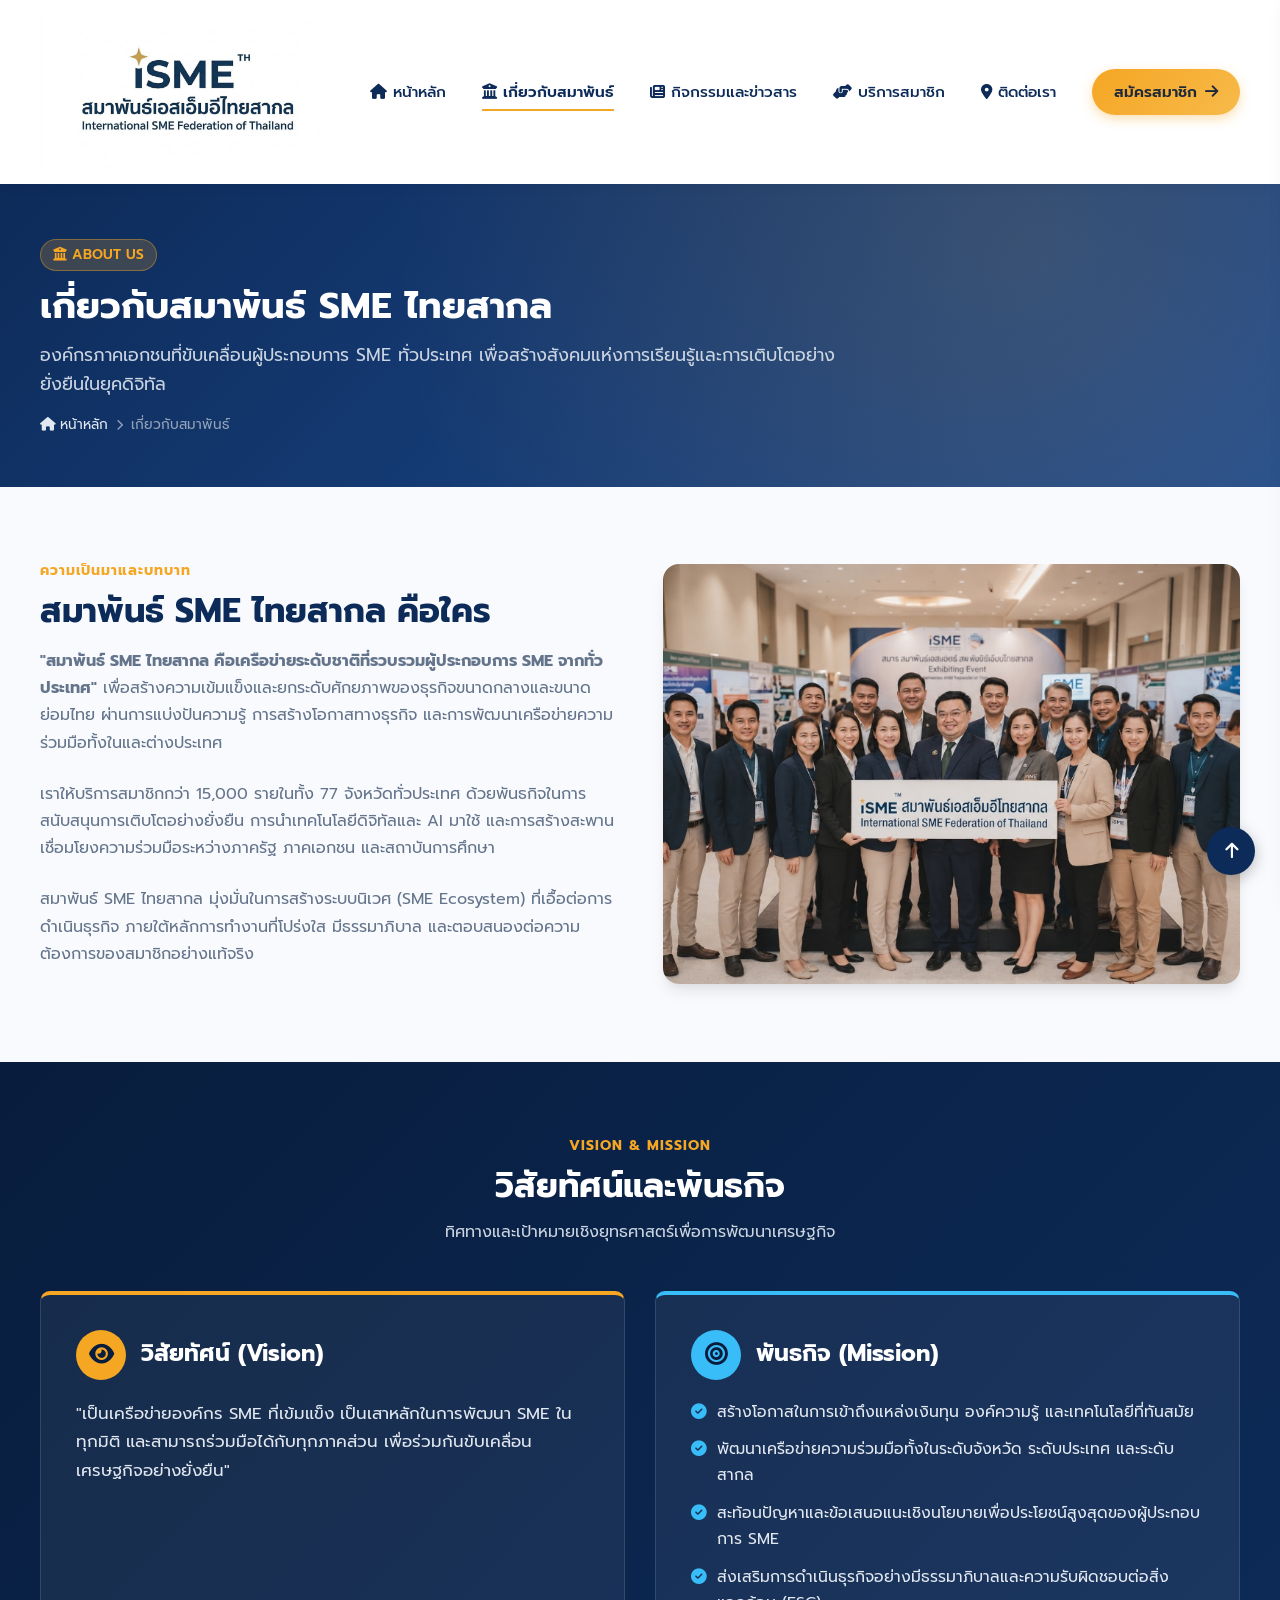
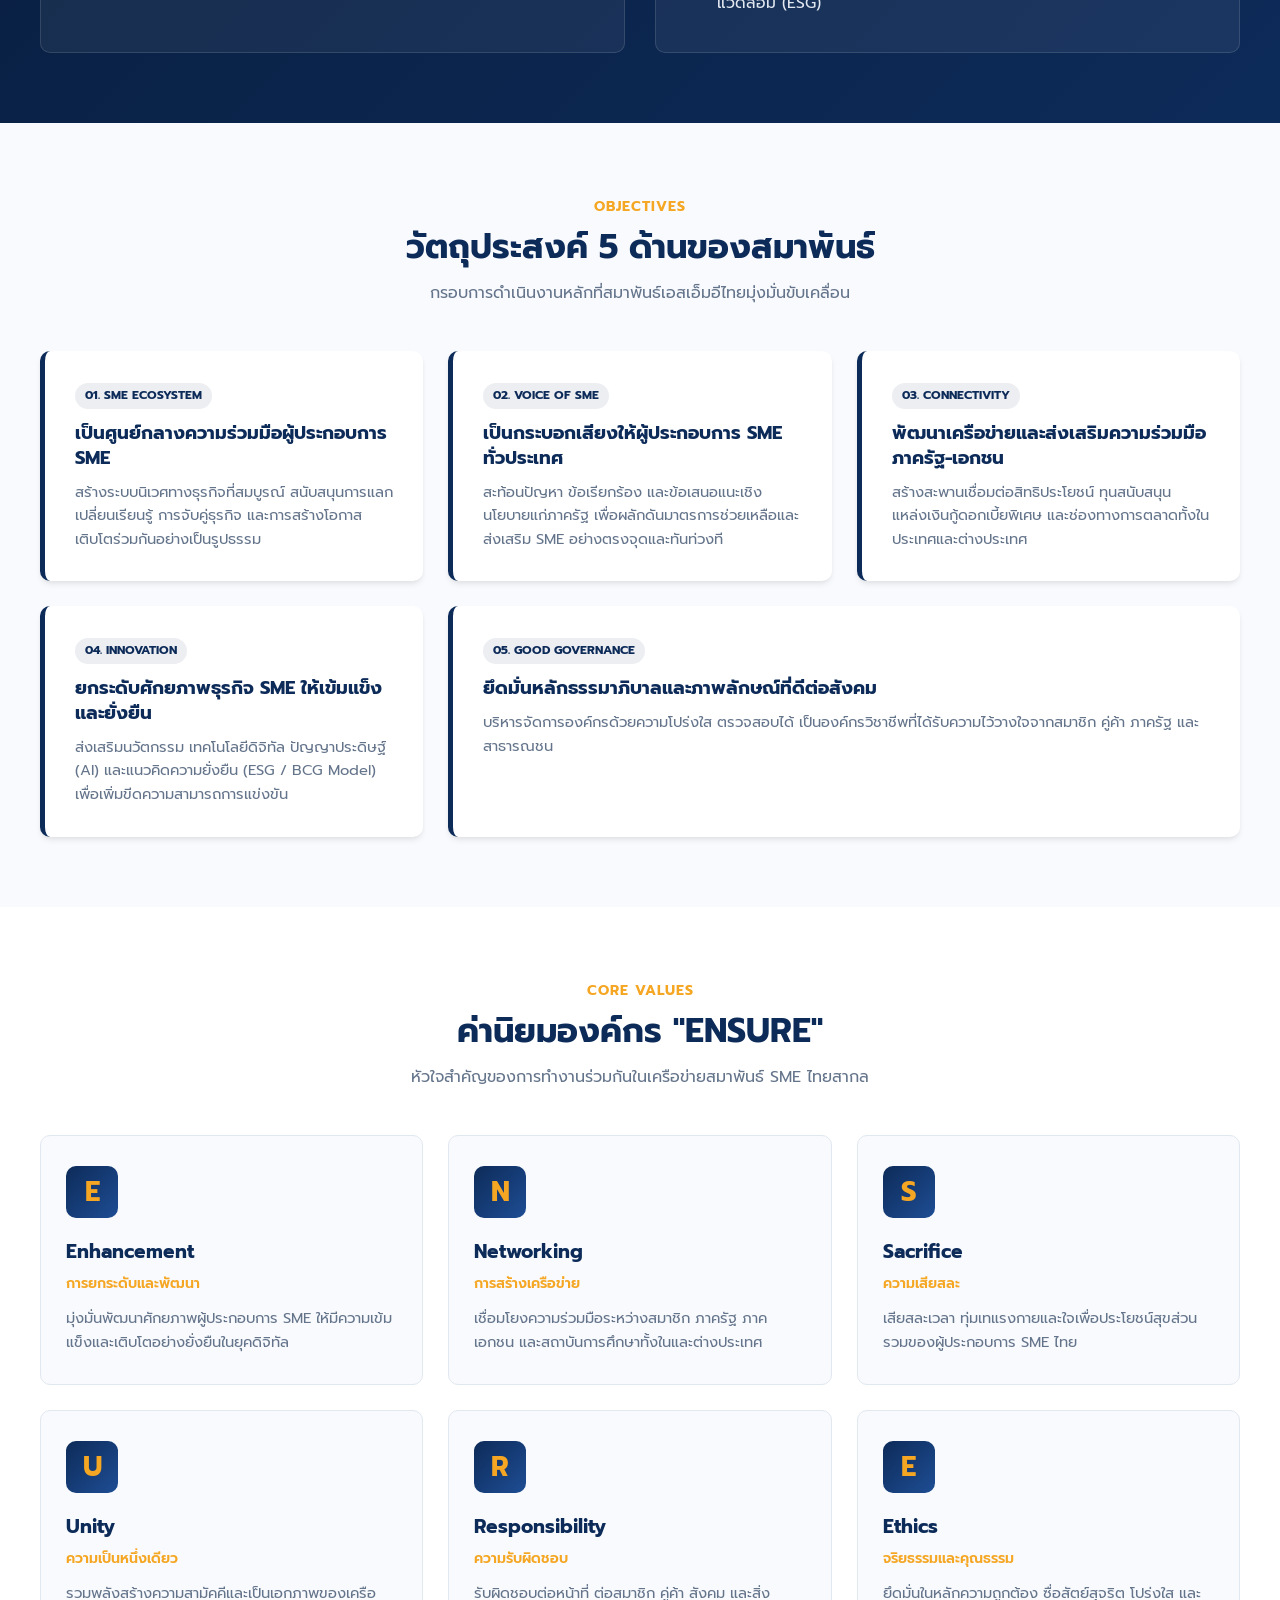
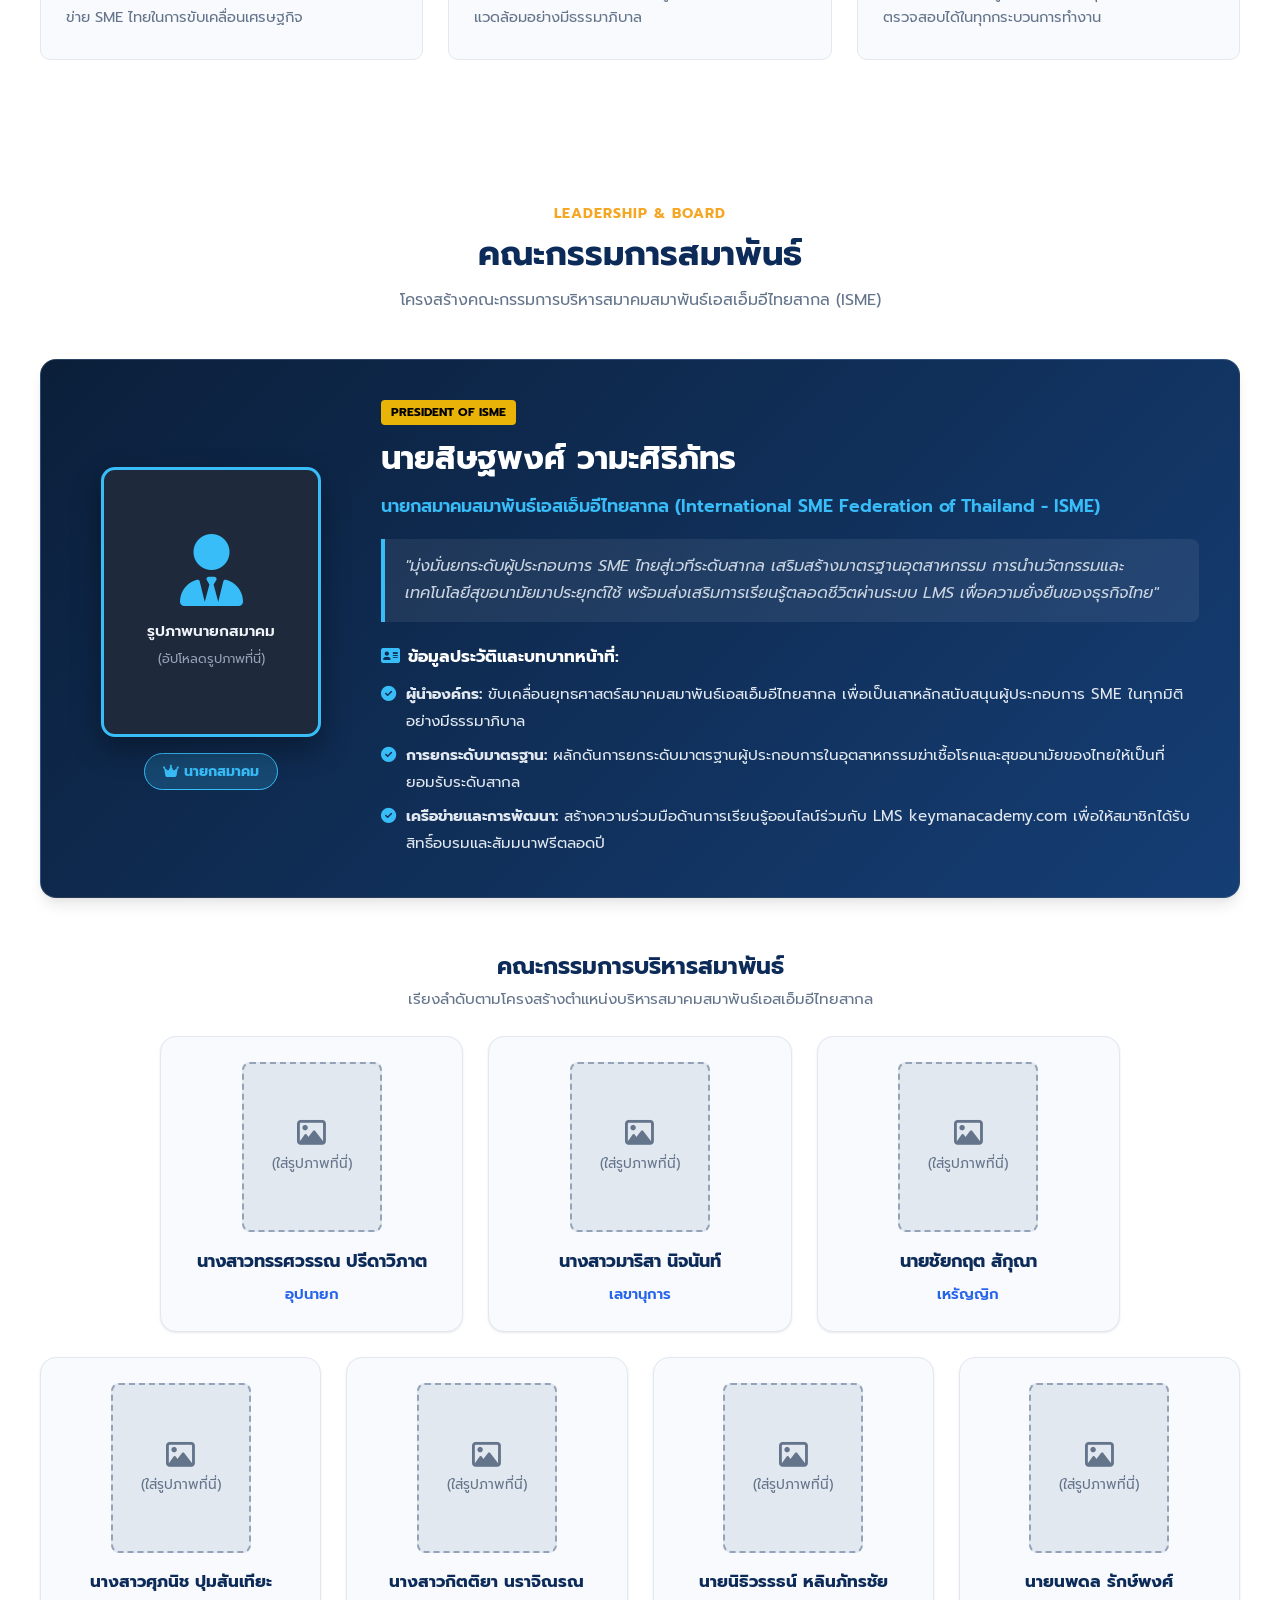
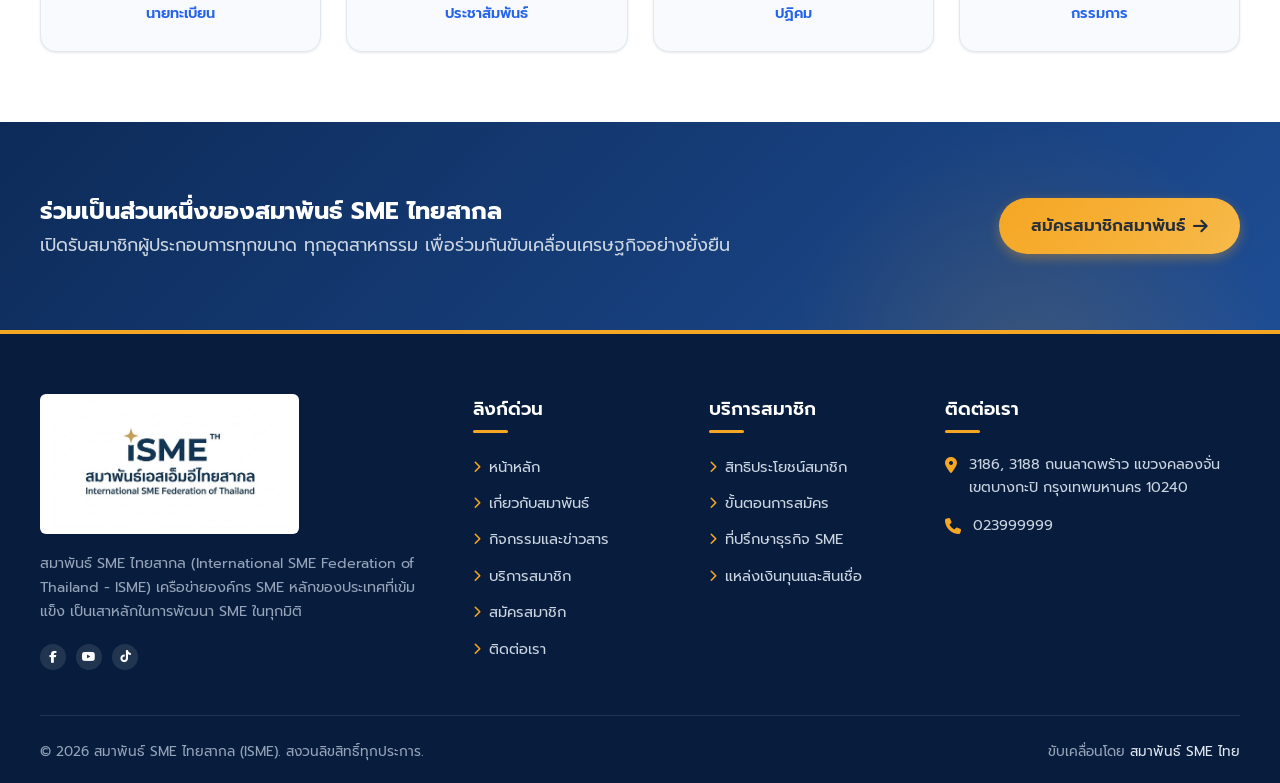
==== commit fa157bd7: "Update hero slider background and about section image to official ISME group photo" ====
--- a/about.html
+++ b/about.html
@@ -120,7 +120,7 @@
         </div>
 
         <div class="about-img-box">
-          <img src="assets/images/about-intro.jpg" alt="เครือข่ายสมาพันธ์ SME ไทย">
+          <img src="assets/images/about-intro.jpg" alt="สมาพันธ์ SME ไทยสากล คือใคร">
         </div>
       </div>
     </div>
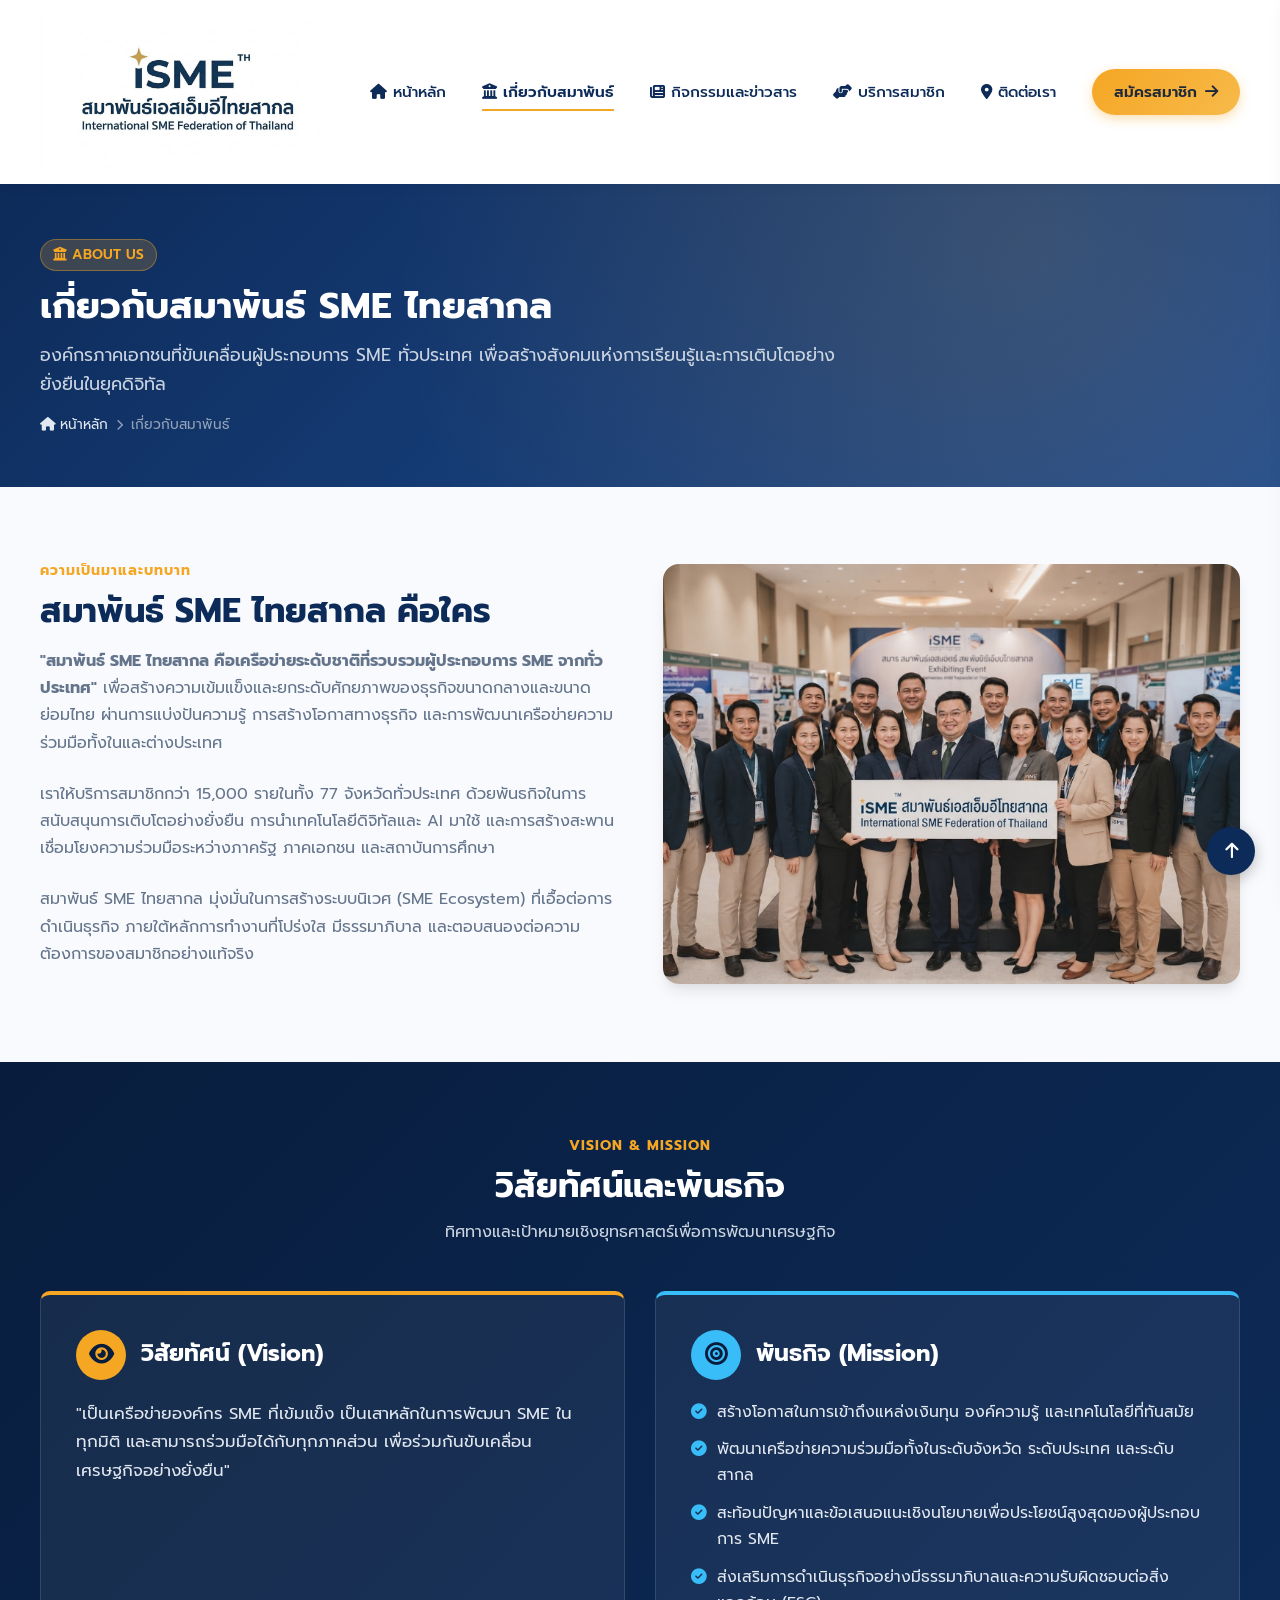
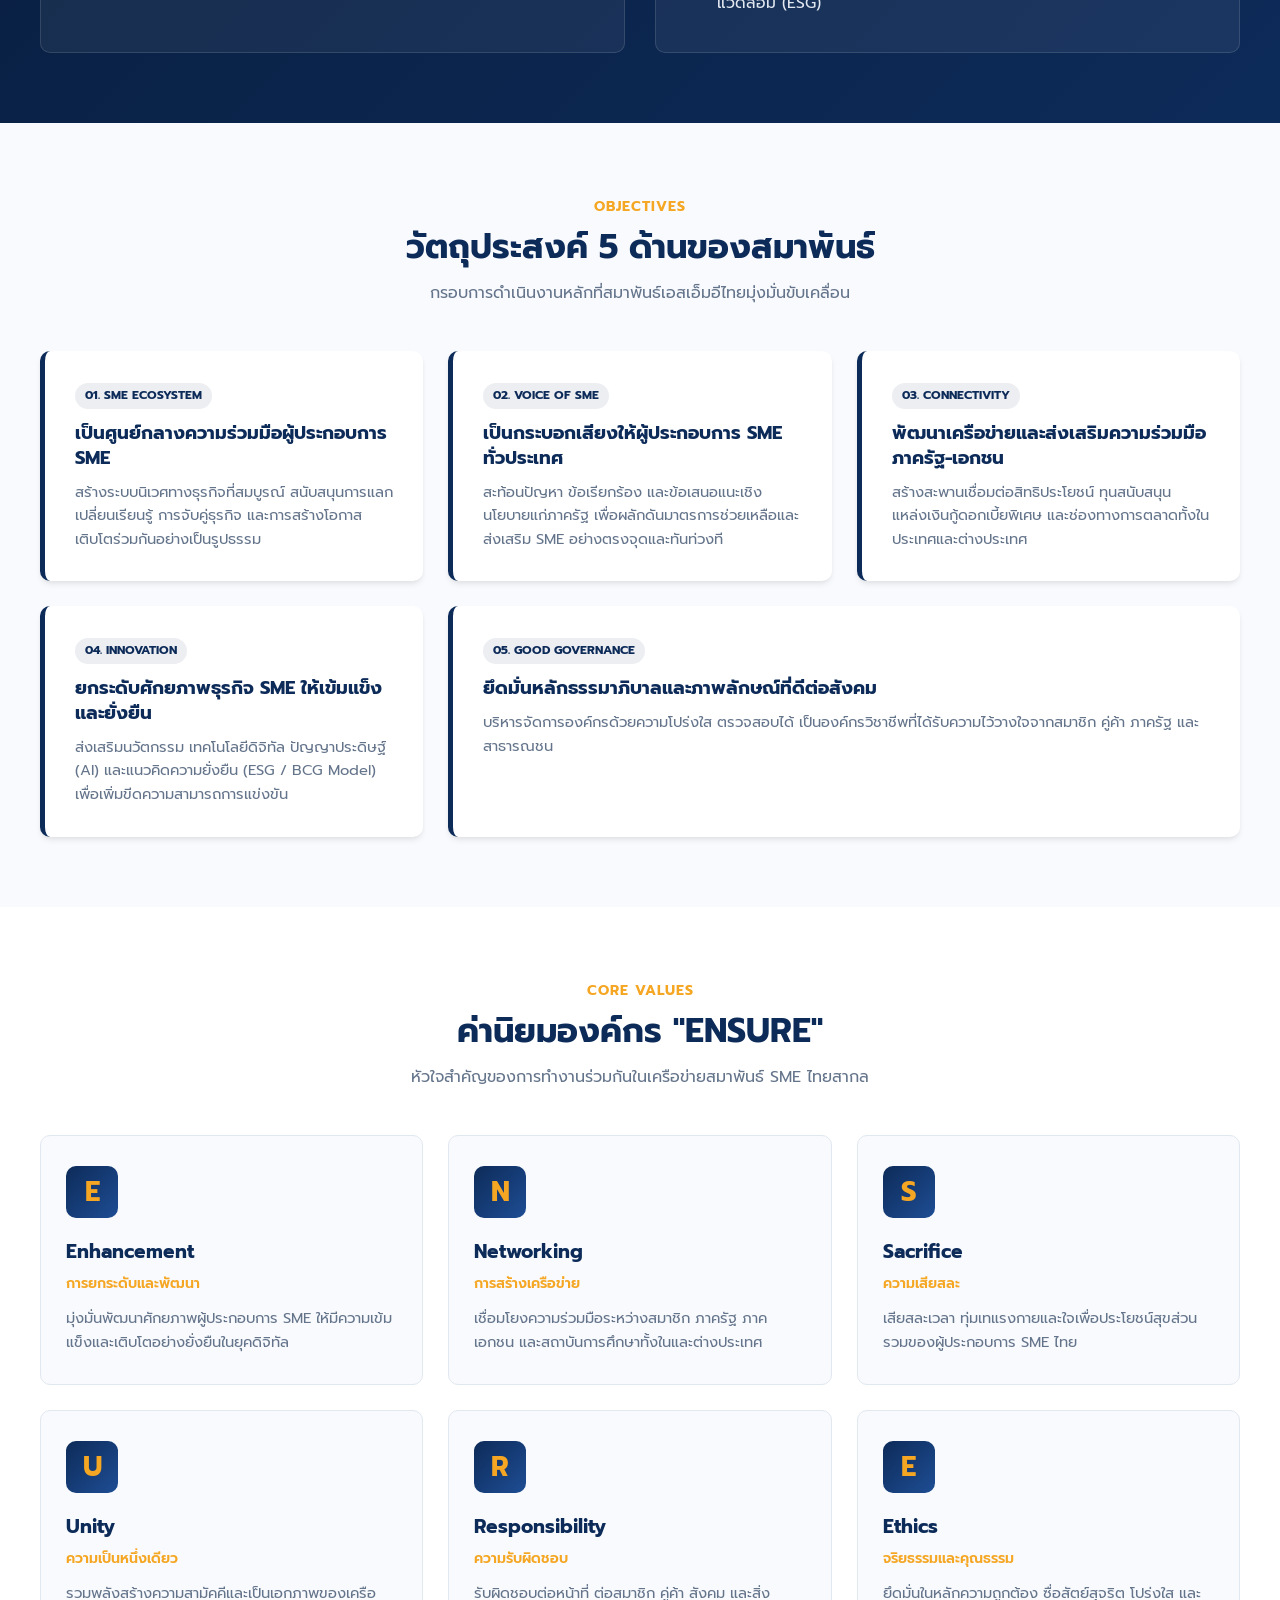
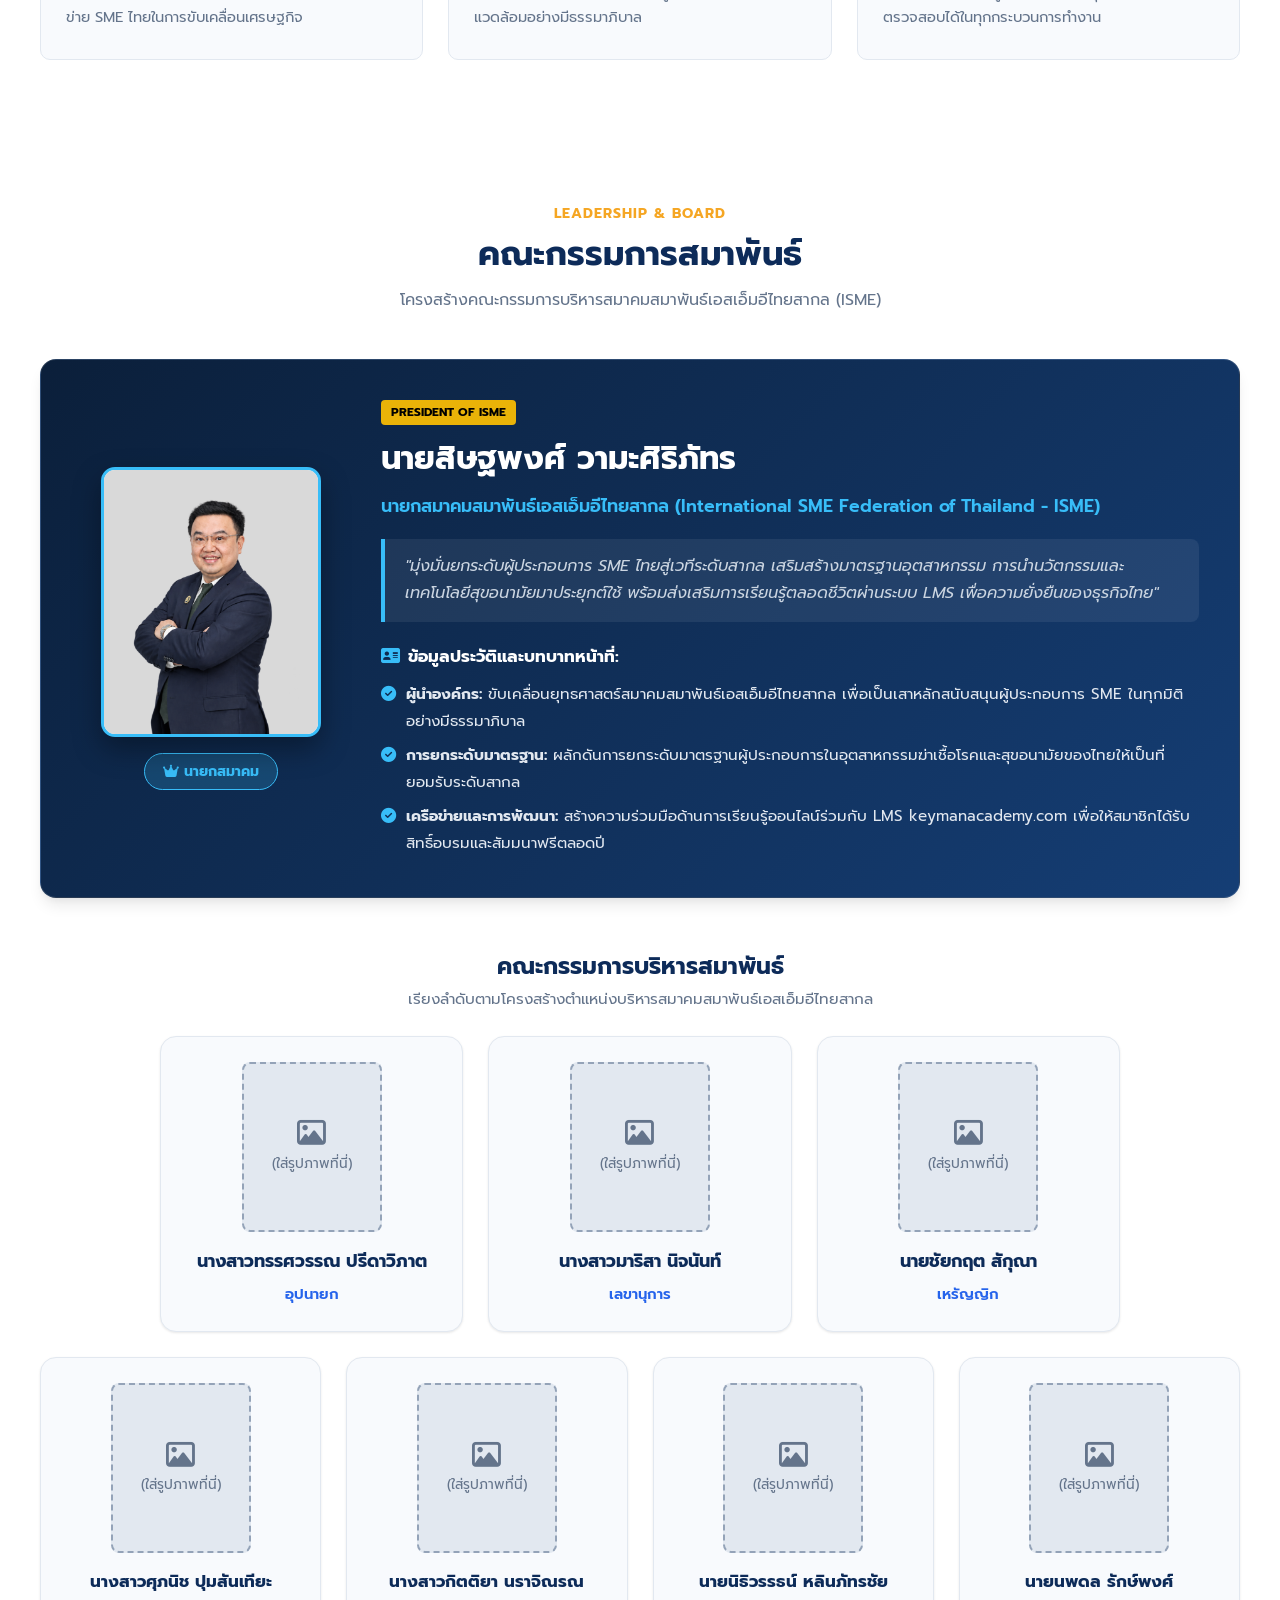
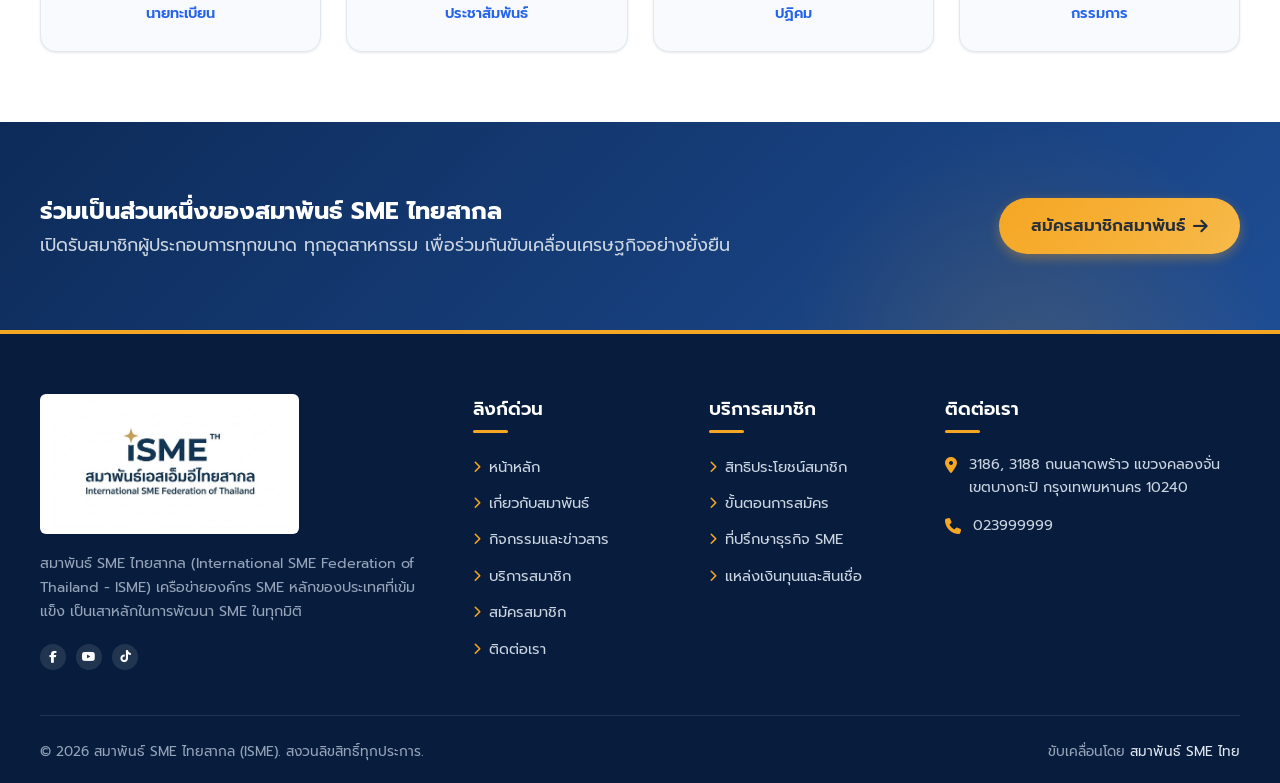
==== commit 78fc2945: "Add official portrait for President of ISME (นายสิษฐพงศ์ วามะศิริภัทร)" ====
--- a/about.html
+++ b/about.html
@@ -303,10 +303,8 @@
       <!-- President Featured Card (นายกสมาพันธ์ ไว้บนสุดพร้อมรูปและประวัติ) -->
       <div class="president-feature-card" style="background: linear-gradient(135deg, #0b1f3a 0%, #153e75 100%); border-radius: var(--radius-lg); padding: 40px; color: #ffffff; margin-bottom: 50px; box-shadow: var(--shadow-lg); border: 1px solid rgba(255,255,255,0.12); display: flex; flex-wrap: wrap; gap: 40px; align-items: center;">
         <div style="flex: 0 0 260px; text-align: center; margin: 0 auto;">
-          <div style="width: 220px; height: 270px; margin: 0 auto; background: #1e293b; border: 3px solid #38bdf8; border-radius: 14px; display: flex; flex-direction: column; align-items: center; justify-content: center; color: #94a3b8; font-size: 0.95rem; overflow: hidden; position: relative; box-shadow: 0 12px 28px rgba(0,0,0,0.35);">
-            <i class="fa-solid fa-user-tie" style="font-size: 4.5rem; color: #38bdf8; margin-bottom: 12px;"></i>
-            <span style="color: #f1f5f9; font-weight: 600;">รูปภาพนายกสมาคม</span>
-            <span style="font-size: 0.8rem; color: #94a3b8; margin-top: 4px;">(อัปโหลดรูปภาพที่นี่)</span>
+          <div style="width: 220px; height: 270px; margin: 0 auto; background: #ffffff; border: 3px solid #38bdf8; border-radius: 14px; overflow: hidden; position: relative; box-shadow: 0 12px 28px rgba(0,0,0,0.35);">
+            <img src="assets/images/president.png" alt="นายสิษฐพงศ์ วามะศิริภัทร นายกสมาคมสมาพันธ์เอสเอ็มอีไทยสากล" style="width: 100%; height: 100%; object-fit: cover; object-position: center 15%;">
           </div>
           <div style="margin-top: 16px; display: inline-block; background: rgba(56, 189, 248, 0.2); border: 1px solid #38bdf8; color: #38bdf8; padding: 6px 18px; border-radius: 20px; font-size: 0.88rem; font-weight: 700;">
             <i class="fa-solid fa-crown"></i> นายกสมาคม
